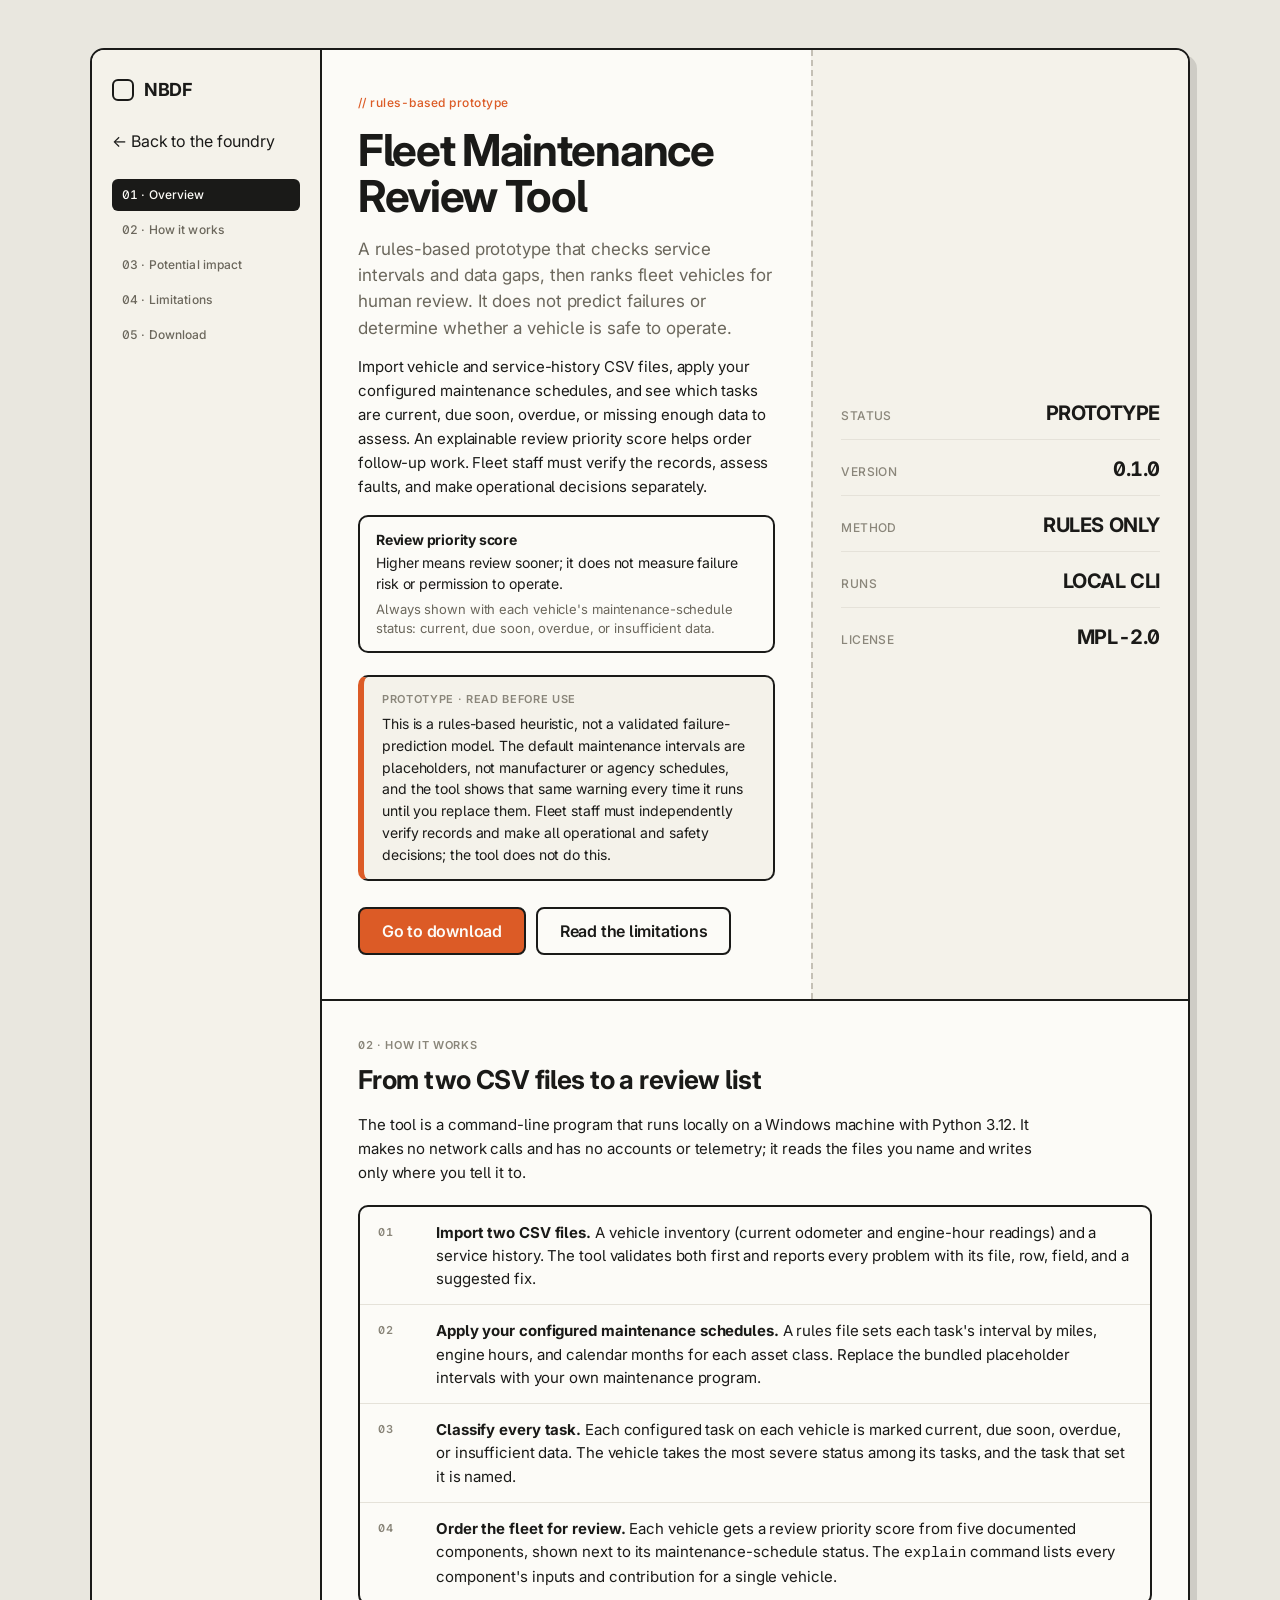
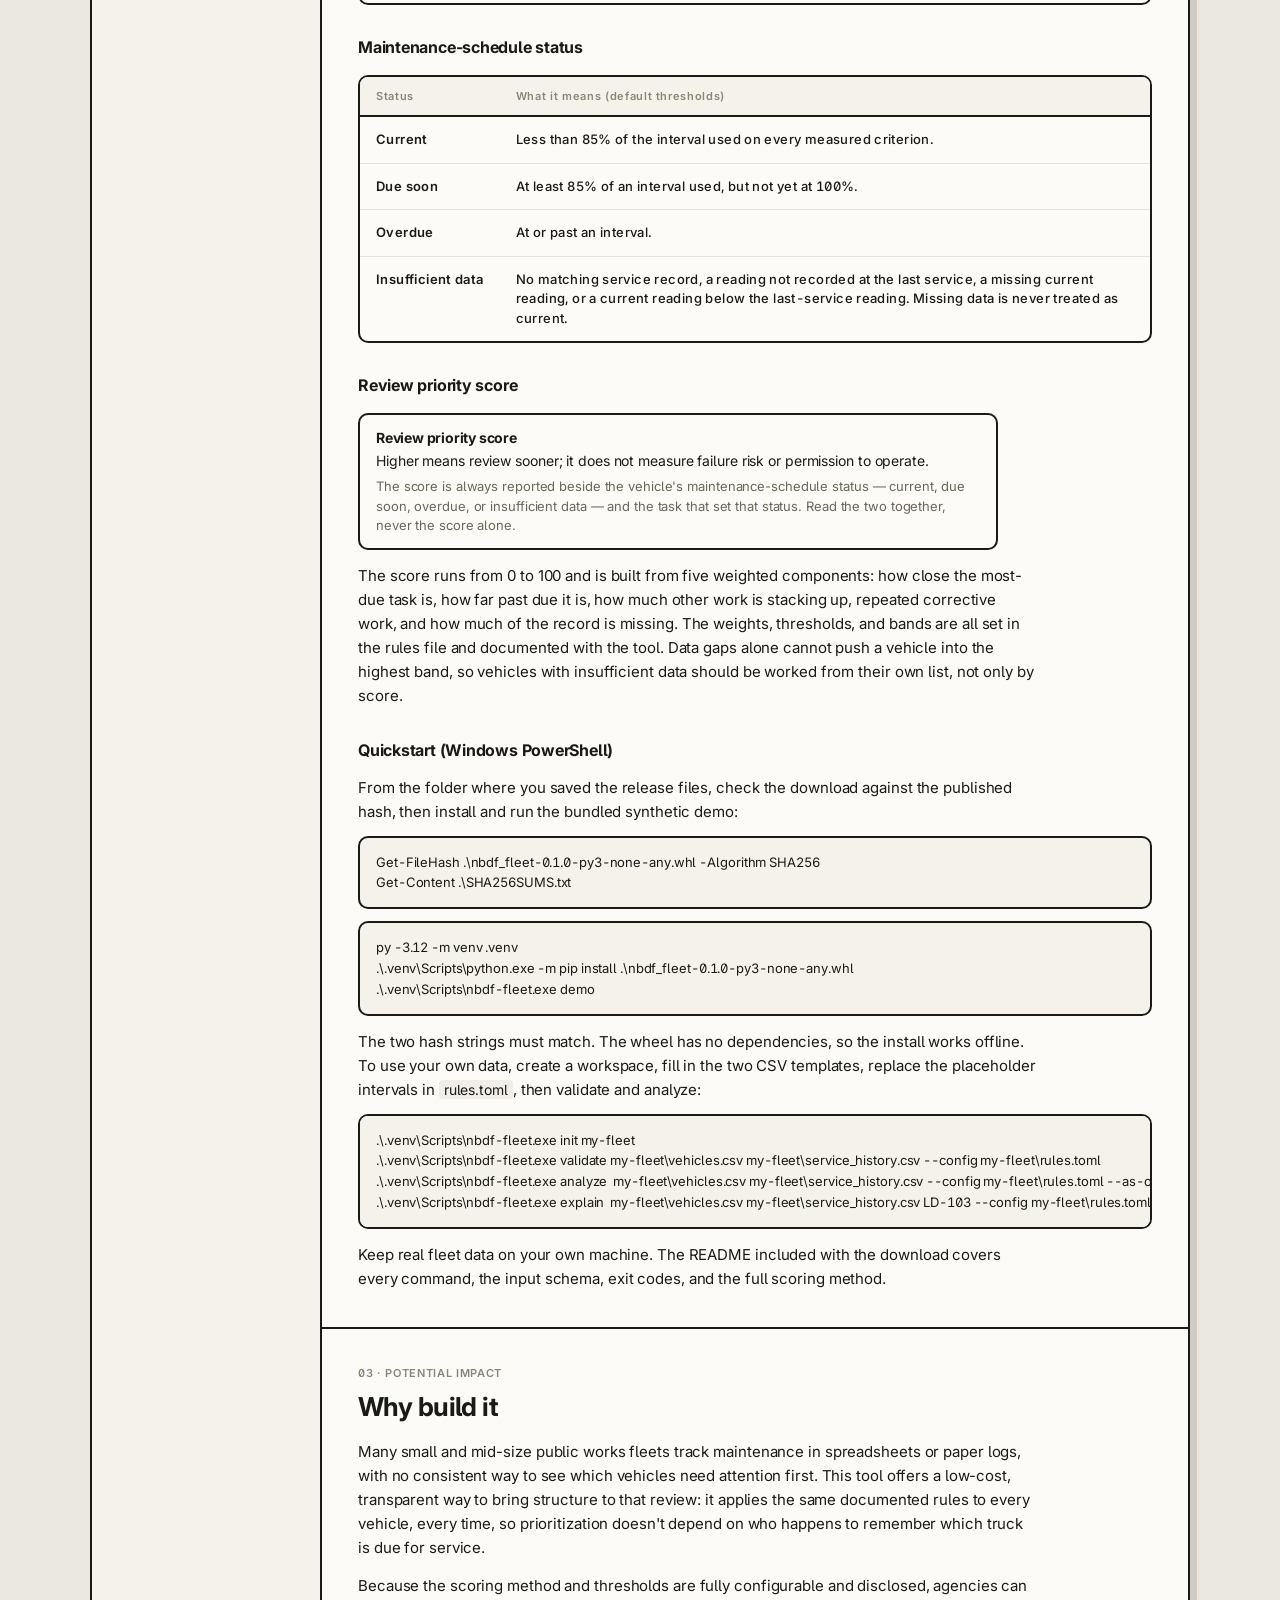
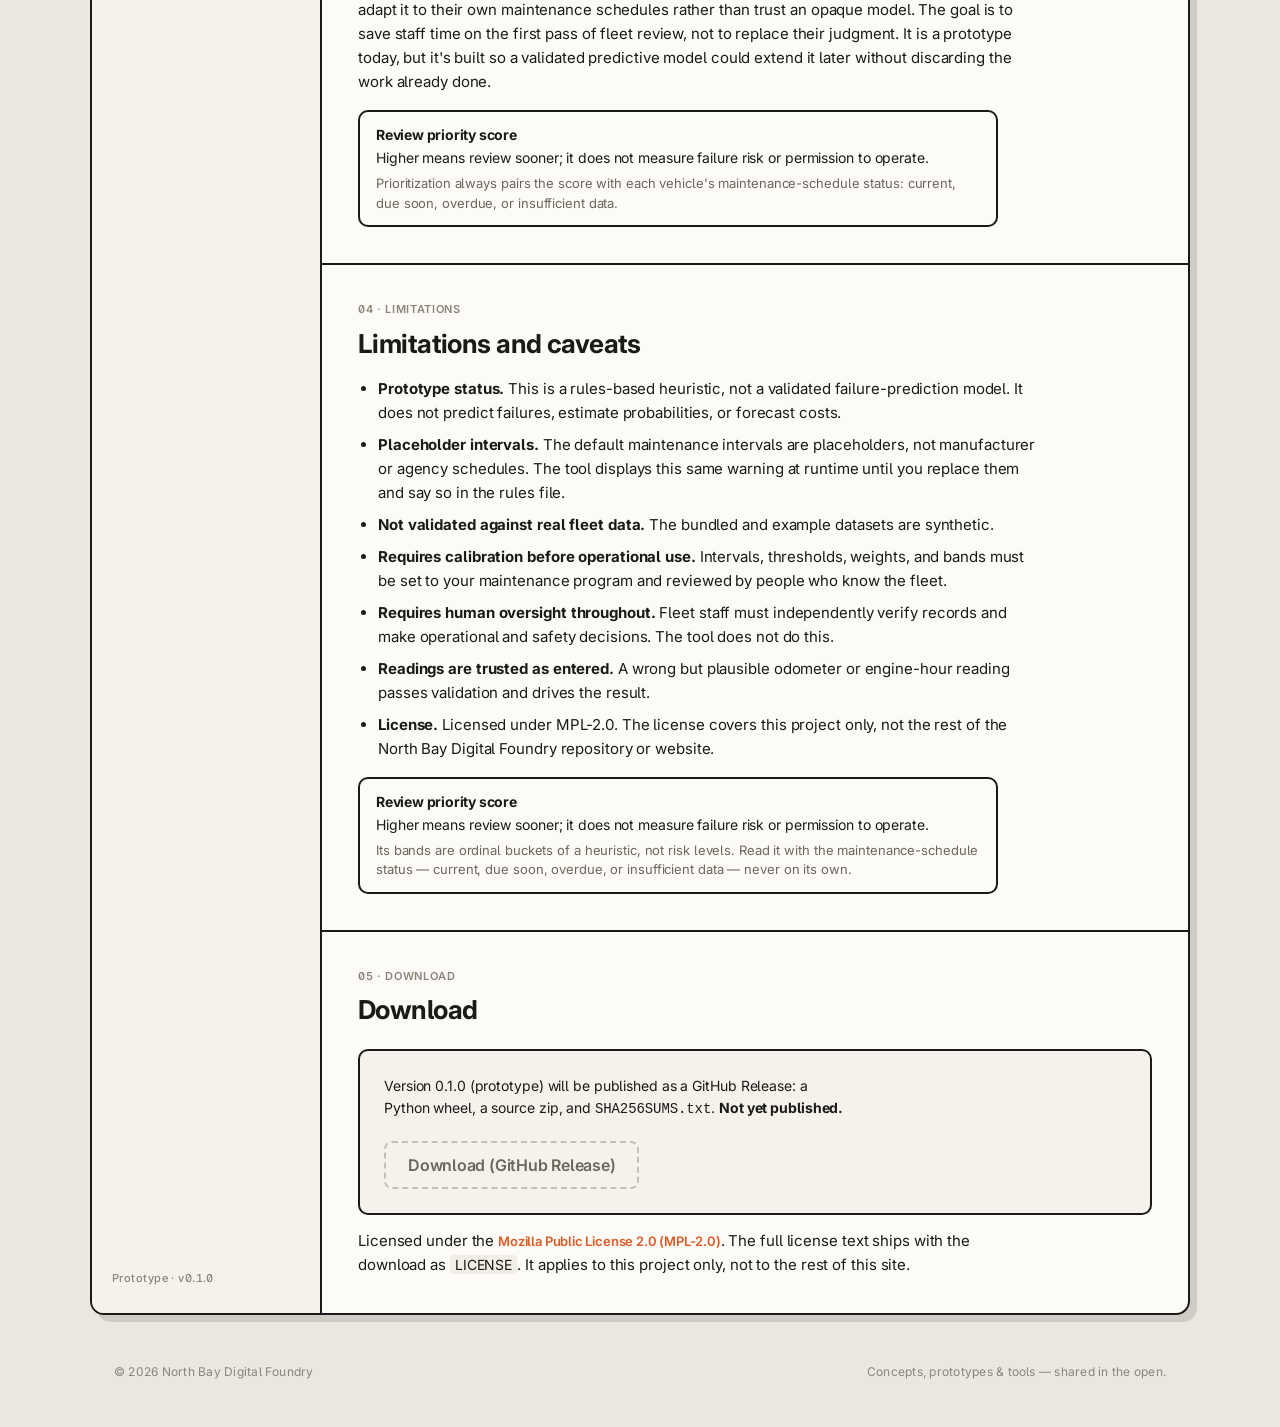
==== fleet-maintenance-review-tool.html @ af96a9bf "Add Fleet Maintenance Review Tool project page New project page for the rules-based fleet maintenanc" ====
<!DOCTYPE html>
<html lang="en">
<head>
  <meta charset="utf-8">
  <meta name="viewport" content="width=device-width, initial-scale=1">
  <title>Fleet Maintenance Review Tool — North Bay Digital Foundry</title>
  <meta name="description" content="A rules-based prototype that checks service intervals and data gaps, then ranks fleet vehicles for human review. It does not predict failures or determine whether a vehicle is safe to operate.">
  <meta name="color-scheme" content="light">

  <!-- Open Graph -->
  <meta property="og:type" content="website">
  <meta property="og:title" content="Fleet Maintenance Review Tool — North Bay Digital Foundry">
  <meta property="og:description" content="A rules-based prototype that checks service intervals and data gaps, then ranks fleet vehicles for human review.">

  <!-- Favicon: the NBDF mark -->
  <link rel="icon" href="data:image/svg+xml,%3Csvg xmlns='http://www.w3.org/2000/svg' viewBox='0 0 32 32'%3E%3Crect x='6' y='6' width='20' height='20' rx='4' fill='none' stroke='%231A1A18' stroke-width='3'/%3E%3C/svg%3E">

  <!-- Fonts -->
  <link rel="preconnect" href="https://fonts.googleapis.com">
  <link rel="preconnect" href="https://fonts.gstatic.com" crossorigin>
  <link href="https://fonts.googleapis.com/css2?family=Inter:wght@400;500;600;700;800&display=swap" rel="stylesheet">

  <!-- Shared design system, then page-specific styles. -->
  <link rel="stylesheet" href="assets/css/styles.css">
  <link rel="stylesheet" href="assets/css/fleet-maintenance-review-tool.css">
</head>
<body>
  <a class="skip-link" href="#overview">Skip to content</a>

  <div class="shell">

    <!-- ============ RAIL / INDEX ============ -->
    <header class="rail">
      <div class="rail__top">
        <span class="brand-mark" aria-hidden="true"></span>
        <span class="brand-name">NBDF</span>
        <button class="rail__toggle" type="button" aria-expanded="false" aria-controls="rail-nav">
          Menu
        </button>
      </div>

      <a class="rail__home" href="index.html">← Back to the foundry</a>

      <nav class="rail__nav" id="rail-nav" aria-label="Sections">
        <ol>
          <li><a href="#overview" aria-current="true">01 · Overview</a></li>
          <li><a href="#how-it-works">02 · How it works</a></li>
          <li><a href="#impact">      03 · Potential impact</a></li>
          <li><a href="#limitations"> 04 · Limitations</a></li>
          <li><a href="#download">    05 · Download</a></li>
        </ol>
      </nav>

      <p class="rail__meta">Prototype · v0.1.0</p>
    </header>

    <!-- ============ CONTENT ============ -->
    <main class="content">

      <!-- 01 · OVERVIEW / HERO -->
      <section class="hero" id="overview" aria-labelledby="hero-title">
        <div class="hero__main">
          <p class="hero__kicker">// rules-based prototype</p>
          <h1 class="hero__title" id="hero-title">Fleet Maintenance Review Tool</h1>
          <p class="hero__lede">A rules-based prototype that checks service intervals and data gaps, then ranks fleet vehicles for human review. It does not predict failures or determine whether a vehicle is safe to operate.</p>
          <p class="nbdf-intro">Import vehicle and service-history CSV files, apply your configured maintenance schedules, and see which tasks are current, due soon, overdue, or missing enough data to assess. An explainable review priority score helps order follow-up work. Fleet staff must verify the records, assess faults, and make operational decisions separately.</p>

          <p class="nbdf-score-note">
            <span class="nbdf-score-note__label">Review priority score</span>
            <span class="nbdf-score-note__caveat">Higher means review sooner; it does not measure failure risk or permission to operate.</span>
            <span class="nbdf-score-note__status">Always shown with each vehicle's maintenance-schedule status: current, due soon, overdue, or insufficient data.</span>
          </p>

          <div class="nbdf-notice" role="note" aria-label="Prototype notice">
            <p class="nbdf-notice__label">Prototype · read before use</p>
            <p>This is a rules-based heuristic, not a validated failure-prediction model. The default maintenance intervals are placeholders, not manufacturer or agency schedules, and the tool shows that same warning every time it runs until you replace them. Fleet staff must independently verify records and make all operational and safety decisions; the tool does not do this.</p>
          </div>

          <div class="hero__actions">
            <a class="btn btn--primary" href="#download">Go to download</a>
            <a class="btn" href="#limitations">Read the limitations</a>
          </div>
        </div>

        <div class="spec" aria-label="At a glance">
          <div class="spec__row"><span class="spec__label">STATUS</span><span class="spec__value">PROTOTYPE</span></div>
          <div class="spec__row"><span class="spec__label">VERSION</span><span class="spec__value tnum">0.1.0</span></div>
          <div class="spec__row"><span class="spec__label">METHOD</span><span class="spec__value">RULES ONLY</span></div>
          <div class="spec__row"><span class="spec__label">RUNS</span><span class="spec__value">LOCAL CLI</span></div>
          <div class="spec__row"><span class="spec__label">LICENSE</span><span class="spec__value">MPL-2.0</span></div>
        </div>
      </section>

      <!-- 02 · HOW IT WORKS -->
      <section class="section" id="how-it-works" aria-labelledby="how-title">
        <p class="eyebrow">02 · How it works</p>
        <h2 class="section__title" id="how-title">From two CSV files to a review list</h2>

        <div class="nbdf-prose">
          <p>The tool is a command-line program that runs locally on a Windows machine with Python 3.12. It makes no network calls and has no accounts or telemetry; it reads the files you name and writes only where you tell it to.</p>
        </div>

        <ol class="nbdf-steps">
          <li><span><strong>Import two CSV files.</strong> A vehicle inventory (current odometer and engine-hour readings) and a service history. The tool validates both first and reports every problem with its file, row, field, and a suggested fix.</span></li>
          <li><span><strong>Apply your configured maintenance schedules.</strong> A rules file sets each task's interval by miles, engine hours, and calendar months for each asset class. Replace the bundled placeholder intervals with your own maintenance program.</span></li>
          <li><span><strong>Classify every task.</strong> Each configured task on each vehicle is marked current, due soon, overdue, or insufficient data. The vehicle takes the most severe status among its tasks, and the task that set it is named.</span></li>
          <li><span><strong>Order the fleet for review.</strong> Each vehicle gets a review priority score from five documented components, shown next to its maintenance-schedule status. The <code>explain</code> command lists every component's inputs and contribution for a single vehicle.</span></li>
        </ol>

        <h3 class="nbdf-subhead">Maintenance-schedule status</h3>
        <div class="table-wrap nbdf-status-table">
          <table class="log">
            <thead>
              <tr><th scope="col">Status</th><th scope="col">What it means (default thresholds)</th></tr>
            </thead>
            <tbody>
              <tr><td>Current</td><td>Less than 85% of the interval used on every measured criterion.</td></tr>
              <tr><td>Due soon</td><td>At least 85% of an interval used, but not yet at 100%.</td></tr>
              <tr><td>Overdue</td><td>At or past an interval.</td></tr>
              <tr><td>Insufficient data</td><td>No matching service record, a reading not recorded at the last service, a missing current reading, or a current reading below the last-service reading. Missing data is never treated as current.</td></tr>
            </tbody>
          </table>
        </div>

        <h3 class="nbdf-subhead">Review priority score</h3>
        <p class="nbdf-score-note">
          <span class="nbdf-score-note__label">Review priority score</span>
          <span class="nbdf-score-note__caveat">Higher means review sooner; it does not measure failure risk or permission to operate.</span>
          <span class="nbdf-score-note__status">The score is always reported beside the vehicle's maintenance-schedule status — current, due soon, overdue, or insufficient data — and the task that set that status. Read the two together, never the score alone.</span>
        </p>
        <div class="nbdf-prose">
          <p>The score runs from 0 to 100 and is built from five weighted components: how close the most-due task is, how far past due it is, how much other work is stacking up, repeated corrective work, and how much of the record is missing. The weights, thresholds, and bands are all set in the rules file and documented with the tool. Data gaps alone cannot push a vehicle into the highest band, so vehicles with insufficient data should be worked from their own list, not only by score.</p>
        </div>

        <h3 class="nbdf-subhead">Quickstart (Windows PowerShell)</h3>
        <div class="nbdf-prose">
          <p>From the folder where you saved the release files, check the download against the published hash, then install and run the bundled synthetic demo:</p>
        </div>
<pre class="nbdf-code">Get-FileHash .\nbdf_fleet-0.1.0-py3-none-any.whl -Algorithm SHA256
Get-Content .\SHA256SUMS.txt</pre>
<pre class="nbdf-code">py -3.12 -m venv .venv
.\.venv\Scripts\python.exe -m pip install .\nbdf_fleet-0.1.0-py3-none-any.whl
.\.venv\Scripts\nbdf-fleet.exe demo</pre>
        <div class="nbdf-prose">
          <p>The two hash strings must match. The wheel has no dependencies, so the install works offline. To use your own data, create a workspace, fill in the two CSV templates, replace the placeholder intervals in <code>rules.toml</code>, then validate and analyze:</p>
        </div>
<pre class="nbdf-code">.\.venv\Scripts\nbdf-fleet.exe init my-fleet
.\.venv\Scripts\nbdf-fleet.exe validate my-fleet\vehicles.csv my-fleet\service_history.csv --config my-fleet\rules.toml
.\.venv\Scripts\nbdf-fleet.exe analyze  my-fleet\vehicles.csv my-fleet\service_history.csv --config my-fleet\rules.toml --as-of 2026-06-30 --output-dir my-fleet\out
.\.venv\Scripts\nbdf-fleet.exe explain  my-fleet\vehicles.csv my-fleet\service_history.csv LD-103 --config my-fleet\rules.toml --as-of 2026-06-30</pre>
        <div class="nbdf-prose">
          <p>Keep real fleet data on your own machine. The README included with the download covers every command, the input schema, exit codes, and the full scoring method.</p>
        </div>
        <!-- TODO: add a real screenshot of terminal or HTML report output once one is captured; do not substitute a mock-up. -->
      </section>

      <!-- 03 · POTENTIAL IMPACT -->
      <section class="section" id="impact" aria-labelledby="impact-title">
        <p class="eyebrow">03 · Potential impact</p>
        <h2 class="section__title" id="impact-title">Why build it</h2>

        <div class="nbdf-prose">
          <p>Many small and mid-size public works fleets track maintenance in spreadsheets or paper logs, with no consistent way to see which vehicles need attention first. This tool offers a low-cost, transparent way to bring structure to that review: it applies the same documented rules to every vehicle, every time, so prioritization doesn't depend on who happens to remember which truck is due for service.</p>
          <p>Because the scoring method and thresholds are fully configurable and disclosed, agencies can adapt it to their own maintenance schedules rather than trust an opaque model. The goal is to save staff time on the first pass of fleet review, not to replace their judgment. It is a prototype today, but it's built so a validated predictive model could extend it later without discarding the work already done.</p>
        </div>

        <p class="nbdf-score-note">
          <span class="nbdf-score-note__label">Review priority score</span>
          <span class="nbdf-score-note__caveat">Higher means review sooner; it does not measure failure risk or permission to operate.</span>
          <span class="nbdf-score-note__status">Prioritization always pairs the score with each vehicle's maintenance-schedule status: current, due soon, overdue, or insufficient data.</span>
        </p>
      </section>

      <!-- 04 · LIMITATIONS -->
      <section class="section" id="limitations" aria-labelledby="limits-title">
        <p class="eyebrow">04 · Limitations</p>
        <h2 class="section__title" id="limits-title">Limitations and caveats</h2>

        <div class="nbdf-prose">
          <ul>
            <li><strong>Prototype status.</strong> This is a rules-based heuristic, not a validated failure-prediction model. It does not predict failures, estimate probabilities, or forecast costs.</li>
            <li><strong>Placeholder intervals.</strong> The default maintenance intervals are placeholders, not manufacturer or agency schedules. The tool displays this same warning at runtime until you replace them and say so in the rules file.</li>
            <li><strong>Not validated against real fleet data.</strong> The bundled and example datasets are synthetic.</li>
            <li><strong>Requires calibration before operational use.</strong> Intervals, thresholds, weights, and bands must be set to your maintenance program and reviewed by people who know the fleet.</li>
            <li><strong>Requires human oversight throughout.</strong> Fleet staff must independently verify records and make operational and safety decisions. The tool does not do this.</li>
            <li><strong>Readings are trusted as entered.</strong> A wrong but plausible odometer or engine-hour reading passes validation and drives the result.</li>
            <li><strong>License.</strong> Licensed under MPL-2.0. The license covers this project only, not the rest of the North Bay Digital Foundry repository or website.</li>
          </ul>
        </div>

        <p class="nbdf-score-note">
          <span class="nbdf-score-note__label">Review priority score</span>
          <span class="nbdf-score-note__caveat">Higher means review sooner; it does not measure failure risk or permission to operate.</span>
          <span class="nbdf-score-note__status">Its bands are ordinal buckets of a heuristic, not risk levels. Read it with the maintenance-schedule status — current, due soon, overdue, or insufficient data — never on its own.</span>
        </p>
      </section>

      <!-- 05 · DOWNLOAD -->
      <section class="section" id="download" aria-labelledby="download-title">
        <p class="eyebrow">05 · Download</p>
        <h2 class="section__title" id="download-title">Download</h2>

        <div class="nbdf-download">
          <p class="nbdf-download__copy">Version 0.1.0 (prototype) will be published as a GitHub Release: a Python wheel, a source zip, and <code>SHA256SUMS.txt</code>. <strong>Not yet published.</strong></p>
          <!-- TODO: link to GitHub Release once published.
               Replace href="#" with the release URL, then remove
               aria-disabled="true" and tabindex="-1" so the button becomes live. -->
          <a class="btn" href="#" aria-disabled="true" tabindex="-1">Download (GitHub Release)</a>
        </div>

        <div class="nbdf-prose">
          <p>Licensed under the <a class="link-accent" href="https://www.mozilla.org/en-US/MPL/2.0/">Mozilla Public License 2.0 (MPL-2.0)</a>. The full license text ships with the download as <code>LICENSE</code>. It applies to this project only, not to the rest of this site.</p>
        </div>
      </section>

    </main>
  </div>

  <footer class="colophon">
    <span>© <span id="year">2026</span> North Bay Digital Foundry</span>
    <span>Concepts, prototypes &amp; tools — shared in the open.</span>
  </footer>

  <!-- Shared progressive enhancement (nav toggle, scroll-spy, year) -->
  <script src="assets/js/main.js" defer></script>
</body>
</html>
---- assets/css/styles.css ----
/* =========================================================================
   North Bay Digital Foundry — Systematic Grid
   Design tokens derived from the Claude Design "Variant C" wireframe.
   ========================================================================= */

:root {
  /* --- Surfaces (warm paper palette) --- */
  --paper:        #E9E7DF; /* page background            */
  --surface:      #FCFBF7; /* primary card / content     */
  --surface-alt:  #F4F2EA; /* sidebar, spec block, tints */
  --surface-tint: #F0EEE6; /* icon chips, thumbnails     */

  /* --- Ink & text --- */
  --ink:    #1A1A18; /* primary text + structural borders */
  --muted:  #6B675C; /* secondary text                    */
  --faint:  #8A867A; /* metadata, eyebrows                */

  /* --- Lines --- */
  --line:        #E5E2D9; /* hairline dividers   */
  --line-strong: #1A1A18; /* structural borders  */
  --dash:        #C4C0B5; /* dashed dividers     */

  /* --- Accent (ember) & status --- */
  --accent:     #DC5B26;
  --accent-ink: #FCFBF7;
  --status-wip: #C4C0B5;

  /* --- Type --- */
  --font: 'Inter', system-ui, -apple-system, Segoe UI, Roboto, sans-serif;

  /* --- Layout --- */
  --shell-max: 1100px;
  --rail-w: 230px;
  --radius: 14px;
  --radius-sm: 8px;
  --pad-section: clamp(24px, 4vw, 36px);
}

/* =========================================================================
   Reset / base
   ========================================================================= */

*, *::before, *::after { box-sizing: border-box; }

html { scroll-behavior: smooth; }

@media (prefers-reduced-motion: reduce) {
  html { scroll-behavior: auto; }
  * { animation-duration: 0.001ms !important; transition-duration: 0.001ms !important; }
}

body {
  margin: 0;
  font-family: var(--font);
  font-size: 16px;
  line-height: 1.5;
  letter-spacing: -0.006em;
  font-feature-settings: 'cv05' 1;          /* clearer l / I / 1 */
  text-rendering: optimizeLegibility;
  -webkit-font-smoothing: antialiased;
  color: var(--ink);
  background: var(--paper);
}

a { color: inherit; text-decoration: none; }

img { max-width: 100%; display: block; }

:focus-visible {
  outline: 2.5px solid var(--accent);
  outline-offset: 2px;
  border-radius: 3px;
}

/* Tabular, slashed-zero figures for data / code contexts */
.tnum { font-feature-settings: 'tnum' 1, 'zero' 1, 'cv05' 1; }

/* Visually-hidden but screen-reader available */
.sr-only {
  position: absolute; width: 1px; height: 1px;
  padding: 0; margin: -1px; overflow: hidden;
  clip: rect(0 0 0 0); white-space: nowrap; border: 0;
}

/* Skip link */
.skip-link {
  position: absolute; left: 12px; top: -48px;
  background: var(--ink); color: var(--surface);
  padding: 8px 16px; border-radius: var(--radius-sm);
  font-weight: 600; z-index: 100;
  transition: top 0.15s ease;
}
.skip-link:focus { top: 12px; }

/* =========================================================================
   Shell — bordered card holding rail + content
   ========================================================================= */

.shell {
  max-width: var(--shell-max);
  margin: clamp(20px, 4vw, 48px) auto;
  background: var(--surface);
  border: 2px solid var(--line-strong);
  border-radius: var(--radius);
  box-shadow: 7px 7px 0 rgba(26, 26, 24, 0.13);
  overflow: hidden;
  display: grid;
  grid-template-columns: var(--rail-w) 1fr;
}

/* =========================================================================
   Rail — left index / navigation
   ========================================================================= */

.rail {
  border-right: 2px solid var(--line-strong);
  background: var(--surface-alt);
  padding: 26px 20px;
  display: flex;
  flex-direction: column;
  gap: 26px;
}

.rail__top {
  display: flex;
  align-items: center;
  gap: 10px;
}

.brand-mark {
  width: 22px; height: 22px;
  border: 2.5px solid var(--ink);
  border-radius: 6px;
  flex: none;
}

.brand-name {
  font-weight: 700;
  letter-spacing: -0.022em;
  font-size: 18px;
}

.rail__toggle {
  display: none; /* shown on mobile */
  margin-left: auto;
  appearance: none;
  background: transparent;
  border: 2px solid var(--ink);
  border-radius: var(--radius-sm);
  padding: 6px 10px;
  font: inherit;
  font-weight: 600;
  cursor: pointer;
}

.rail__nav ol {
  list-style: none;
  margin: 0; padding: 0;
  display: flex;
  flex-direction: column;
  gap: 3px;
}

.rail__nav a {
  display: block;
  padding: 7px 10px;
  border-radius: 6px;
  font-size: 12px;
  font-weight: 500;
  letter-spacing: 0.01em;
  color: var(--muted);
  font-feature-settings: 'tnum' 1, 'zero' 1;
  transition: background 0.12s ease, color 0.12s ease;
}

.rail__nav a:hover { background: rgba(26, 26, 24, 0.06); }

.rail__nav a[aria-current="true"] {
  background: var(--ink);
  color: var(--surface);
}

.rail__jump {
  margin-top: 16px;
  padding-top: 14px;
  border-top: 1.5px solid var(--line);
}

.rail__jump-label {
  margin: 0 0 6px;
  padding: 0 8px;
  color: var(--faint);
  font-size: 9px;
  font-weight: 700;
  letter-spacing: 0.06em;
  text-transform: uppercase;
}

.rail__nav .rail__jump-list { gap: 1px; }

.rail__nav .rail__jump-list a {
  padding: 5px 8px;
  font-size: 11px;
  line-height: 1.25;
}

.rail__feature {
  margin-top: 18px;
  padding-top: 16px;
  border-top: 1.5px solid var(--line);
}

.rail__feature-label {
  margin: 0 0 7px;
  padding: 0 2px;
  color: var(--faint);
  font-size: 10px;
  font-weight: 600;
  letter-spacing: 0.06em;
  text-transform: uppercase;
}

.rail__nav .rail__feature a {
  padding: 10px;
  border: 1.5px solid var(--dash);
  border-radius: var(--radius-sm);
  background: var(--surface);
}

.rail__nav .rail__feature a:hover {
  border-color: var(--ink);
  background: var(--surface);
  transform: translate(-1px, -1px);
  box-shadow: 2px 2px 0 rgba(26, 26, 24, 0.12);
}

.rail__feature-title,
.rail__feature-copy {
  display: block;
}

.rail__feature-title {
  color: var(--ink);
  font-weight: 650;
}

.rail__feature-copy {
  margin-top: 3px;
  color: var(--faint);
  font-size: 10px;
  line-height: 1.4;
}

.rail__meta {
  margin: auto 0 0;
  font-size: 11px;
  color: var(--faint);
  font-weight: 500;
  letter-spacing: 0.04em;
  font-feature-settings: 'tnum' 1, 'zero' 1;
}

/* =========================================================================
   Content sections
   ========================================================================= */

.content { min-width: 0; } /* allow grid children to shrink */

.section {
  padding: var(--pad-section);
  border-bottom: 2px solid var(--line-strong);
}
.section:last-child { border-bottom: 0; }

.eyebrow {
  font-size: 11px;
  font-weight: 600;
  letter-spacing: 0.06em;
  color: var(--faint);
  margin: 0 0 6px;
  font-feature-settings: 'tnum' 1, 'zero' 1;
  text-transform: uppercase;
}

.section__head {
  display: flex;
  align-items: flex-end;
  justify-content: space-between;
  gap: 16px;
  margin-bottom: 22px;
  flex-wrap: wrap;
}

.section__title {
  font-size: clamp(1.35rem, 3vw, 1.625rem);
  font-weight: 700;
  letter-spacing: -0.022em;
  margin: 0;
}

.link-accent {
  font-size: 13px;
  font-weight: 600;
  letter-spacing: -0.014em;
  color: var(--accent);
}
.link-accent:hover { text-decoration: underline; }

/* =========================================================================
   Hero (overview)
   ========================================================================= */

.hero {
  display: grid;
  grid-template-columns: 1.3fr 1fr;
  border-bottom: 2px solid var(--line-strong);
}

.hero__main { padding: clamp(28px, 4vw, 44px) var(--pad-section); }

.hero__kicker {
  font-size: 12px;
  font-weight: 500;
  letter-spacing: 0.04em;
  color: var(--accent);
  margin: 0 0 16px;
  font-feature-settings: 'tnum' 1, 'zero' 1;
}

.hero__title {
  font-size: clamp(2rem, 5vw, 2.75rem);
  font-weight: 700;
  letter-spacing: -0.03em;
  line-height: 1.04;
  margin: 0;
}

.hero__lede {
  font-size: clamp(1rem, 2vw, 1.0625rem);
  line-height: 1.55;
  color: var(--muted);
  margin: 16px 0 0;
  max-width: 44ch;
}

.hero__actions {
  display: flex;
  flex-wrap: wrap;
  gap: 10px;
  margin-top: 26px;
}

/* Spec block */
.spec {
  border-left: 2px dashed var(--dash);
  padding: clamp(24px, 3vw, 34px) 28px;
  background: var(--surface-alt);
  display: flex;
  flex-direction: column;
  justify-content: center;
  gap: 14px;
}

.spec__row {
  display: flex;
  justify-content: space-between;
  align-items: baseline;
  padding-bottom: 11px;
  border-bottom: 1.5px solid var(--line);
  font-size: 12px;
  font-weight: 500;
  letter-spacing: 0.03em;
  font-feature-settings: 'tnum' 1, 'zero' 1;
}
.spec__row:last-child { border-bottom: 0; padding-bottom: 0; }
.spec__label { color: var(--faint); }
.spec__value {
  font-size: 20px;
  font-weight: 700;
  letter-spacing: -0.02em;
}

/* =========================================================================
   Buttons
   ========================================================================= */

.btn {
  display: inline-block;
  font-weight: 600;
  letter-spacing: -0.014em;
  font-size: 16px;
  padding: 10px 22px;
  border: 2.5px solid var(--ink);
  border-radius: var(--radius-sm);
  cursor: pointer;
  background: transparent;
  color: var(--ink);
  transition: transform 0.08s ease, box-shadow 0.12s ease;
}
.btn:hover { transform: translate(-1px, -1px); box-shadow: 2px 2px 0 rgba(26,26,24,0.18); }
.btn:active { transform: translate(0, 0); box-shadow: none; }

.btn--primary {
  background: var(--accent);
  color: var(--accent-ink);
}

/* =========================================================================
   Capabilities matrix
   ========================================================================= */

.matrix {
  display: grid;
  grid-template-columns: repeat(3, 1fr);
  border: 2px solid var(--line-strong);
  border-radius: 10px;
  overflow: hidden;
}

.matrix__cell {
  padding: 22px;
  border-right: 2px solid var(--line-strong);
  border-bottom: 2px solid var(--line-strong);
}
/* remove rightmost column right-borders and last row bottom-borders */
.matrix__cell:nth-child(3n) { border-right: 0; }
.matrix__cell:nth-last-child(-n+3) { border-bottom: 0; }

.matrix__icon {
  width: 32px; height: 32px;
  border: 2px solid var(--ink);
  border-radius: 7px;
  margin-bottom: 12px;
  background: var(--surface-tint);
}

.matrix__name {
  font-size: 18px;
  font-weight: 600;
  letter-spacing: -0.014em;
  margin: 0 0 8px;
}

.matrix__desc {
  font-size: 13px;
  line-height: 1.45;
  color: var(--muted);
  margin: 0;
}

.matrix__cta {
  background: var(--surface-alt);
  display: flex;
  align-items: center;
  justify-content: center;
  font-size: 17px;
  font-weight: 600;
  letter-spacing: -0.014em;
  color: var(--accent);
}

/* =========================================================================
   Projects grid
   ========================================================================= */

.projects {
  display: grid;
  grid-template-columns: repeat(3, 1fr);
  gap: 18px;
}

.card {
  border: 2px solid var(--line-strong);
  border-radius: 10px;
  overflow: hidden;
  display: flex;
  flex-direction: column;
  background: var(--surface);
}
a.card {
  transition: transform 0.1s ease, box-shadow 0.14s ease;
}
a.card:hover { transform: translate(-2px, -2px); box-shadow: 4px 4px 0 rgba(26,26,24,0.15); }

.card__thumb {
  height: 92px;
  border-bottom: 2px solid var(--line-strong);
  background-color: var(--surface-tint);
  background-image:
    linear-gradient(to top right, transparent calc(50% - 1px), var(--dash) calc(50% - 1px), var(--dash) calc(50% + 1px), transparent calc(50% + 1px)),
    linear-gradient(to top left,  transparent calc(50% - 1px), var(--dash) calc(50% - 1px), var(--dash) calc(50% + 1px), transparent calc(50% + 1px));
}

.card__body {
  padding: 14px;
  display: flex;
  flex-direction: column;
  flex: 1;
}

.card__cat {
  font-size: 10px;
  color: var(--faint);
  font-weight: 600;
  letter-spacing: 0.06em;
  margin: 0 0 7px;
  font-feature-settings: 'tnum' 1, 'zero' 1;
}

.card__title {
  font-size: 18px;
  font-weight: 600;
  letter-spacing: -0.014em;
  line-height: 1.1;
  margin: 0 0 8px;
}

.card__desc {
  font-size: 13px;
  line-height: 1.45;
  color: var(--muted);
  margin: 0 0 12px;
}

.card__foot {
  display: flex;
  align-items: center;
  justify-content: space-between;
  border-top: 1.5px solid var(--line);
  padding-top: 10px;
  margin-top: auto;
}

.status {
  display: flex;
  align-items: center;
  gap: 6px;
  font-size: 10px;
  font-weight: 600;
  letter-spacing: 0.04em;
  color: var(--muted);
  font-feature-settings: 'tnum' 1, 'zero' 1;
}

.dot {
  width: 7px; height: 7px;
  border-radius: 50%;
  background: var(--accent);
  flex: none;
}
.dot--wip { background: var(--status-wip); }

.card__arrow { font-size: 14px; color: var(--accent); }

/* =========================================================================
   Lab log table
   ========================================================================= */

.table-wrap { overflow-x: auto; -webkit-overflow-scrolling: touch; }

.log {
  width: 100%;
  border: 2px solid var(--line-strong);
  border-radius: 10px;
  border-collapse: separate;
  border-spacing: 0;
  overflow: hidden;
  font-size: 12px;
  font-weight: 500;
  letter-spacing: 0.03em;
  font-feature-settings: 'tnum' 1, 'zero' 1;
  min-width: 520px;
}

.log thead th {
  text-align: left;
  background: var(--surface-alt);
  border-bottom: 2px solid var(--line-strong);
  color: var(--faint);
  font-weight: 600;
  letter-spacing: 0.06em;
  font-size: 11px;
  padding: 11px 16px;
}

.log tbody td {
  padding: 13px 16px;
  border-bottom: 1.5px solid var(--line);
  color: var(--muted);
  vertical-align: middle;
}
.log tbody tr:last-child td { border-bottom: 0; }

.log__exp { color: var(--ink); font-weight: 500; }
.log .status { font-size: 12px; }

/* =========================================================================
   Writing list
   ========================================================================= */

.writing {
  display: grid;
  grid-template-columns: 1fr 1fr;
  gap: 18px 28px;
  margin-bottom: 32px;
}

.post {
  display: flex;
  flex-direction: column;
  gap: 6px;
  border-bottom: 1.5px solid var(--line);
  padding-bottom: 16px;
}

.post__title {
  font-size: 16px;
  font-weight: 600;
  letter-spacing: -0.014em;
  margin: 0;
  line-height: 1.25;
}
.post:hover .post__title { color: var(--accent); }
.post--planned .post__title { color: var(--muted); }
.post--planned:hover .post__title { color: var(--muted); }

.post__meta {
  font-size: 12px;
  color: var(--faint);
  letter-spacing: 0.04em;
  font-feature-settings: 'tnum' 1, 'zero' 1;
}

/* =========================================================================
   Contact CTA
   ========================================================================= */

.cta {
  border: 2.5px solid var(--line-strong);
  border-radius: 10px;
  padding: clamp(20px, 3vw, 26px);
  background: var(--surface-alt);
  display: flex;
  align-items: center;
  justify-content: space-between;
  gap: 20px;
  flex-wrap: wrap;
}

.cta__copy {
  max-width: 56ch;
  margin: 0;
  color: var(--muted);
  line-height: 1.5;
}

.cta .btn {
  max-width: 100%;
  text-align: center;
}

.cta__title {
  font-size: clamp(1.2rem, 2.5vw, 1.4375rem);
  font-weight: 700;
  letter-spacing: -0.022em;
  margin: 0;
}

/* =========================================================================
   Page footer
   ========================================================================= */

.colophon {
  max-width: var(--shell-max);
  margin: 0 auto clamp(24px, 4vw, 48px);
  padding: 0 24px;
  display: flex;
  justify-content: space-between;
  gap: 16px;
  flex-wrap: wrap;
  font-size: 12px;
  color: var(--faint);
  letter-spacing: 0.02em;
}
.colophon a:hover { color: var(--ink); }

/* =========================================================================
   Responsive
   ========================================================================= */

/* Tablet: tighten matrix / projects to 2 columns */
@media (max-width: 860px) {
  .matrix { grid-template-columns: repeat(2, 1fr); }
  .matrix__cell:nth-child(3n) { border-right: 2px solid var(--line-strong); }
  .matrix__cell:nth-child(2n) { border-right: 0; }
  .matrix__cell:nth-last-child(-n+3) { border-bottom: 2px solid var(--line-strong); }
  .matrix__cell:nth-last-child(-n+2) { border-bottom: 0; }

  .projects { grid-template-columns: repeat(2, 1fr); }
}

/* Collapse rail into a top bar */
@media (max-width: 760px) {
  .shell {
    grid-template-columns: 1fr;
    margin: 16px;
  }

  .rail {
    border-right: 0;
    border-bottom: 2px solid var(--line-strong);
    padding: 16px 18px;
    gap: 16px;
  }

  .rail__top { gap: 10px; }
  .rail__toggle { display: inline-block; }

  .rail__nav {
    display: none;
  }
  .rail__nav.is-open { display: block; }

  .rail__nav ol { gap: 2px; }

  .rail__meta { display: none; }

  .hero { grid-template-columns: 1fr; }
  .spec {
    border-left: 0;
    border-top: 2px dashed var(--dash);
  }
}

@media (max-width: 540px) {
  .matrix { grid-template-columns: 1fr; }
  .matrix__cell { border-right: 0 !important; border-bottom: 2px solid var(--line-strong) !important; }
  .matrix__cell:last-child { border-bottom: 0 !important; }

  .projects { grid-template-columns: 1fr; }
  .writing { grid-template-columns: 1fr; }

  .section__head { align-items: flex-start; }
  .hero__actions .btn { flex: 1; text-align: center; }
}
---- assets/css/fleet-maintenance-review-tool.css ----
/* =========================================================================
   Fleet Maintenance Review Tool — project page styles
   Loaded after styles.css. Tokens only; no hard-coded colors.
   ========================================================================= */

/* Long-form copy inside sections */
.nbdf-prose { max-width: 68ch; }
.nbdf-prose p,
.nbdf-prose li {
  font-size: 15px;
  line-height: 1.6;
  color: var(--ink);
}
.nbdf-prose p { margin: 14px 0 0; }
.nbdf-prose ul { margin: 14px 0 0; padding-left: 20px; }
.nbdf-prose li + li { margin-top: 8px; }

.nbdf-subhead {
  font-size: 16px;
  font-weight: 700;
  letter-spacing: -0.014em;
  margin: 30px 0 0;
}

/* Hero intro paragraph (second paragraph under the lede) */
.hero__main .nbdf-intro {
  font-size: 15px;
  line-height: 1.6;
  color: var(--ink);
  margin: 14px 0 0;
  max-width: 56ch;
}

/* Prominent prototype notice — kept near the top, not buried */
.nbdf-notice {
  margin: 22px 0 0;
  border: 2px solid var(--line-strong);
  border-left-width: 6px;
  border-left-color: var(--accent);
  border-radius: 10px;
  background: var(--surface-alt);
  padding: 14px 18px;
  max-width: 64ch;
}
.nbdf-notice__label {
  font-size: 11px;
  font-weight: 600;
  letter-spacing: 0.06em;
  text-transform: uppercase;
  color: var(--faint);
  margin: 0 0 6px;
}
.nbdf-notice p:last-child {
  font-size: 14px;
  line-height: 1.55;
  margin: 0;
}

/* Review priority score label + caveat + status reminder.
   Used everywhere the page shows or discusses the score. */
.nbdf-score-note {
  margin: 16px 0 0;
  border: 2px solid var(--line-strong);
  border-radius: 10px;
  background: var(--surface);
  padding: 12px 16px;
  max-width: 64ch;
}
.nbdf-score-note__label {
  display: block;
  font-size: 14px;
  font-weight: 700;
  letter-spacing: -0.014em;
}
.nbdf-score-note__caveat {
  display: block;
  font-size: 14px;
  line-height: 1.5;
  margin-top: 2px;
}
.nbdf-score-note__status {
  display: block;
  font-size: 13px;
  line-height: 1.5;
  color: var(--muted);
  margin-top: 6px;
}

/* Numbered workflow steps */
.nbdf-steps {
  list-style: none;
  counter-reset: step;
  margin: 20px 0 0;
  padding: 0;
  border: 2px solid var(--line-strong);
  border-radius: 10px;
  overflow: hidden;
}
.nbdf-steps li {
  counter-increment: step;
  display: grid;
  grid-template-columns: 44px 1fr;
  gap: 14px;
  padding: 14px 18px;
  border-bottom: 1.5px solid var(--line);
  font-size: 15px;
  line-height: 1.55;
}
.nbdf-steps li:last-child { border-bottom: 0; }
.nbdf-steps li::before {
  content: counter(step, decimal-leading-zero);
  font-size: 11px;
  font-weight: 600;
  letter-spacing: 0.06em;
  color: var(--faint);
  font-feature-settings: 'tnum' 1, 'zero' 1;
  padding-top: 3px;
}
.nbdf-steps strong { font-weight: 700; }

/* Status table: reuses the shared .log table */
.nbdf-status-table { margin-top: 16px; }
.nbdf-status-table .log { font-size: 13px; }
.nbdf-status-table .log tbody td { color: var(--ink); vertical-align: top; }
.nbdf-status-table .log tbody td:first-child { white-space: nowrap; font-weight: 600; }

/* Command blocks. The site has no monospace face; Inter with tabular
   figures is the house style for data/code contexts. */
.nbdf-code {
  margin: 12px 0 0;
  padding: 14px 16px;
  background: var(--surface-alt);
  border: 2px solid var(--line-strong);
  border-radius: 10px;
  overflow-x: auto;
  -webkit-overflow-scrolling: touch;
  font-family: var(--font);
  font-size: 13px;
  line-height: 1.6;
  font-feature-settings: 'tnum' 1, 'zero' 1, 'cv05' 1;
  white-space: pre;
}
.nbdf-prose code {
  font-family: var(--font);
  font-feature-settings: 'tnum' 1, 'zero' 1, 'cv05' 1;
  font-size: 0.93em;
  background: var(--surface-tint);
  border-radius: 4px;
  padding: 1px 5px;
}

/* Download panel */
.nbdf-download {
  margin: 20px 0 0;
  border: 2.5px solid var(--line-strong);
  border-radius: 10px;
  background: var(--surface-alt);
  padding: clamp(18px, 3vw, 24px);
  display: flex;
  align-items: center;
  justify-content: space-between;
  gap: 20px;
  flex-wrap: wrap;
}
.nbdf-download__copy { margin: 0; font-size: 14px; line-height: 1.55; max-width: 52ch; }

/* Placeholder button: visibly inert until the release URL is filled in */
.btn[aria-disabled="true"] {
  border-style: dashed;
  border-color: var(--dash);
  color: var(--muted);
  cursor: not-allowed;
  pointer-events: none;
}

@media (max-width: 540px) {
  .nbdf-steps li { grid-template-columns: 1fr; gap: 4px; }
  .nbdf-download .btn { width: 100%; text-align: center; }
}
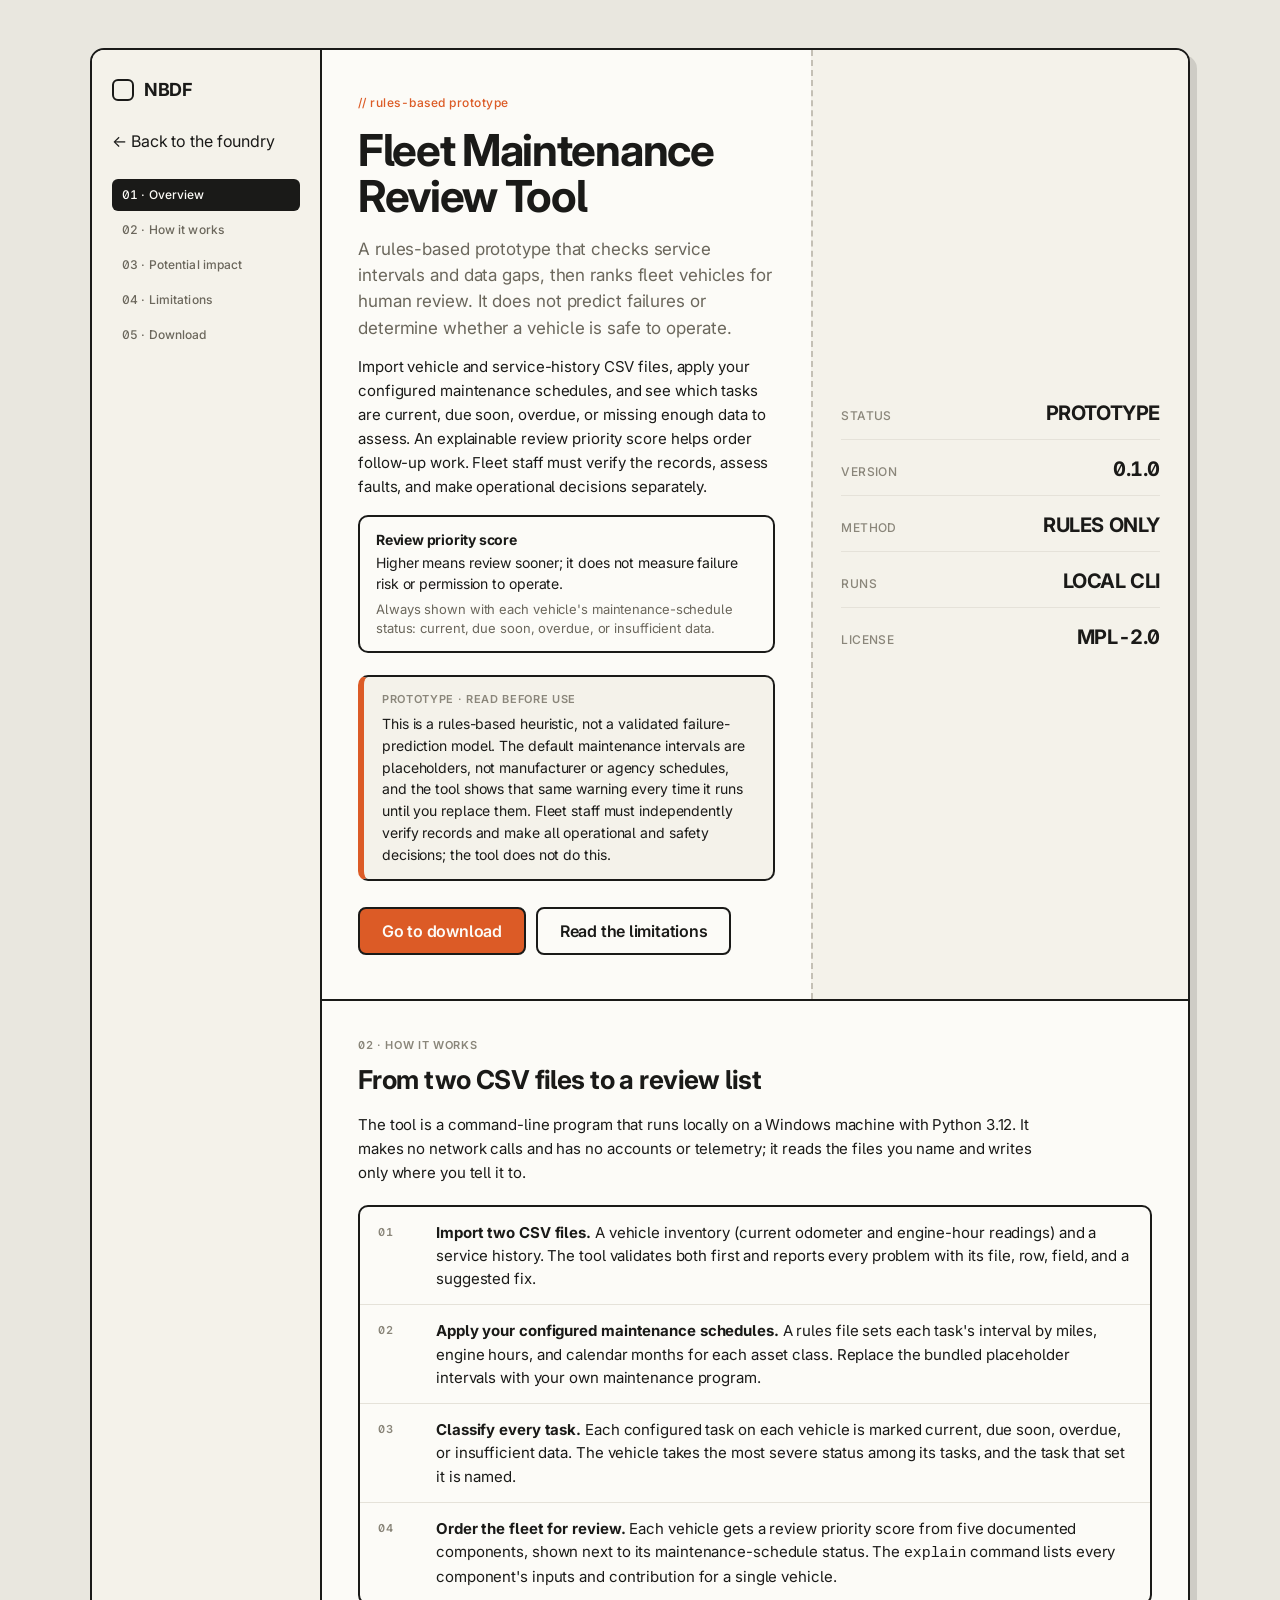
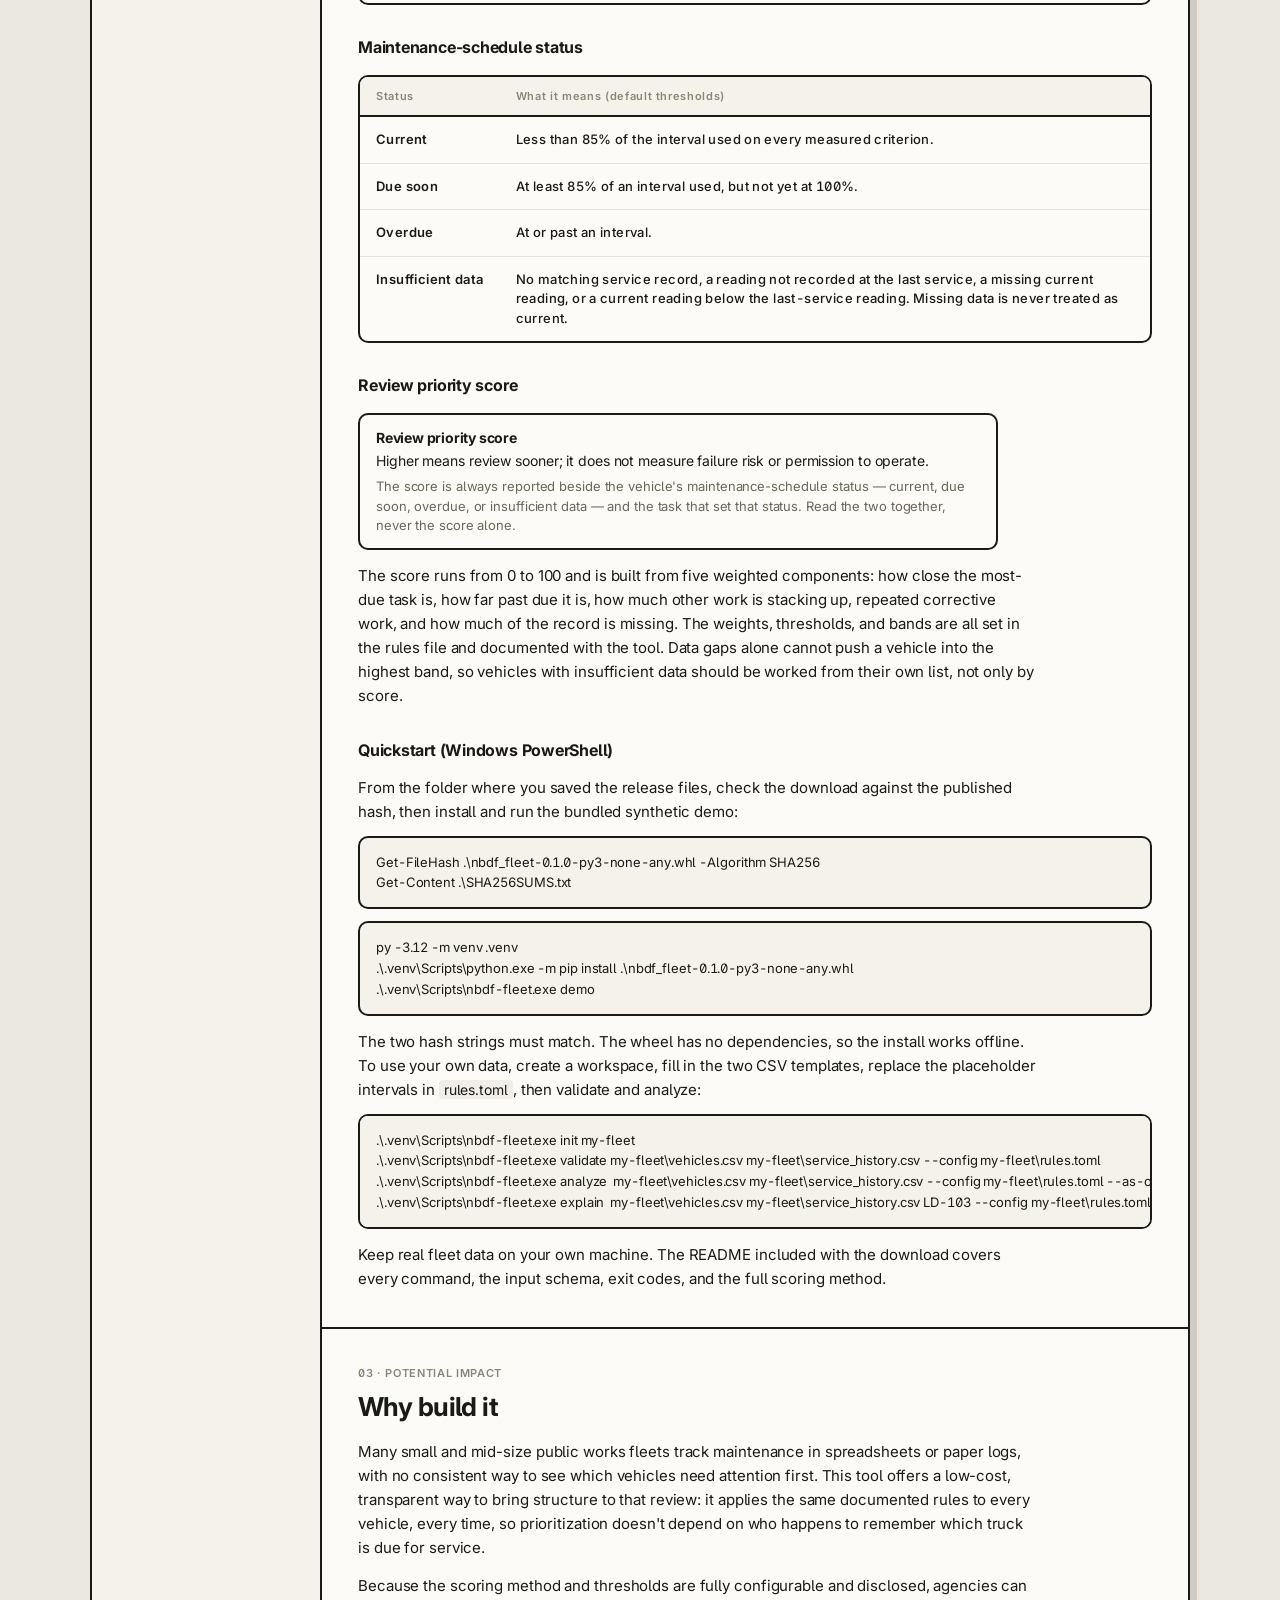
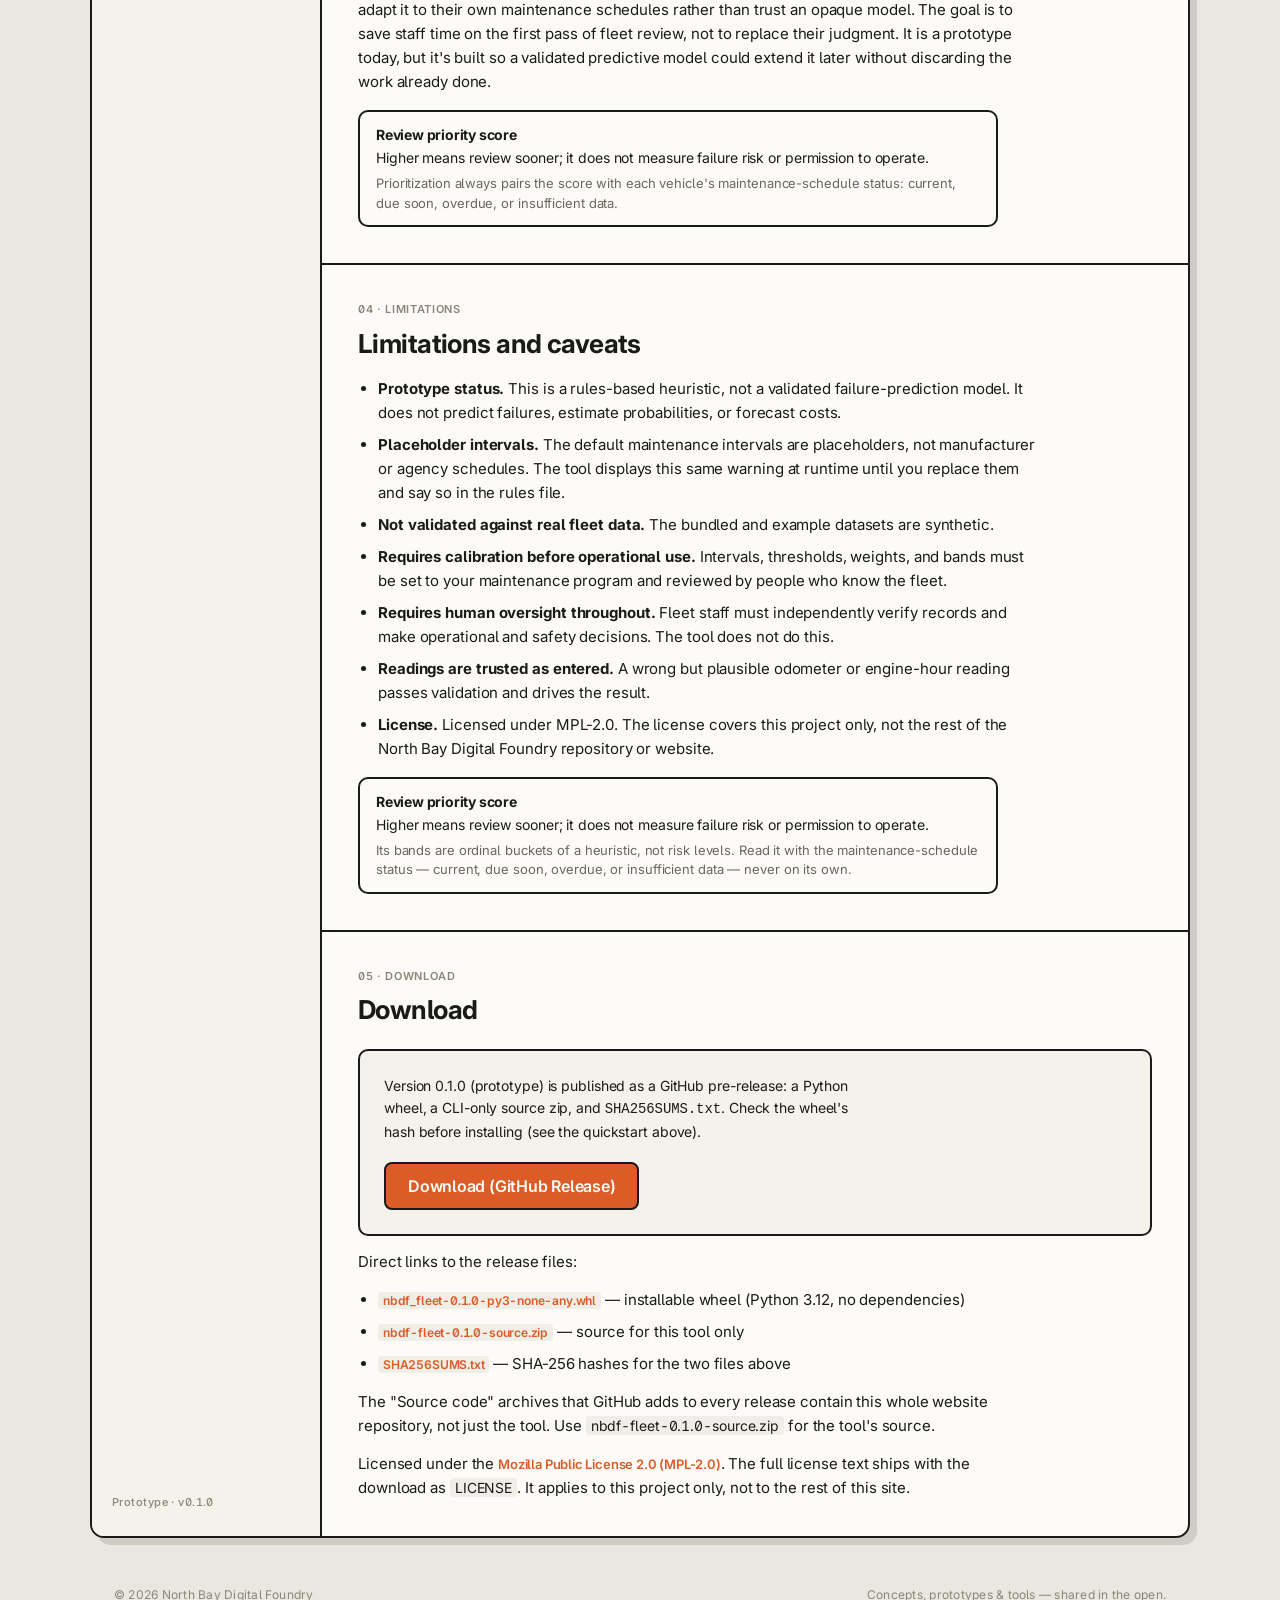
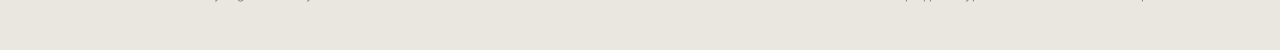
==== commit d9582a51: "Link Fleet Maintenance Review Tool download to v0.1.0 release Replace the "Not yet published" placeh" ====
--- a/fleet-maintenance-review-tool.html
+++ b/fleet-maintenance-review-tool.html
@@ -201,14 +201,18 @@
         <h2 class="section__title" id="download-title">Download</h2>
 
         <div class="nbdf-download">
-          <p class="nbdf-download__copy">Version 0.1.0 (prototype) will be published as a GitHub Release: a Python wheel, a source zip, and <code>SHA256SUMS.txt</code>. <strong>Not yet published.</strong></p>
-          <!-- TODO: link to GitHub Release once published.
-               Replace href="#" with the release URL, then remove
-               aria-disabled="true" and tabindex="-1" so the button becomes live. -->
-          <a class="btn" href="#" aria-disabled="true" tabindex="-1">Download (GitHub Release)</a>
-        </div>
-
-        <div class="nbdf-prose">
+          <p class="nbdf-download__copy">Version 0.1.0 (prototype) is published as a GitHub pre-release: a Python wheel, a CLI-only source zip, and <code>SHA256SUMS.txt</code>. Check the wheel's hash before installing (see the quickstart above).</p>
+          <a class="btn btn--primary" href="https://github.com/robiam81/north-bay-digital-foundry/releases/tag/nbdf-fleet-v0.1.0">Download (GitHub Release)</a>
+        </div>
+
+        <div class="nbdf-prose">
+          <p>Direct links to the release files:</p>
+          <ul>
+            <li><a class="link-accent" href="https://github.com/robiam81/north-bay-digital-foundry/releases/download/nbdf-fleet-v0.1.0/nbdf_fleet-0.1.0-py3-none-any.whl"><code>nbdf_fleet-0.1.0-py3-none-any.whl</code></a> — installable wheel (Python 3.12, no dependencies)</li>
+            <li><a class="link-accent" href="https://github.com/robiam81/north-bay-digital-foundry/releases/download/nbdf-fleet-v0.1.0/nbdf-fleet-0.1.0-source.zip"><code>nbdf-fleet-0.1.0-source.zip</code></a> — source for this tool only</li>
+            <li><a class="link-accent" href="https://github.com/robiam81/north-bay-digital-foundry/releases/download/nbdf-fleet-v0.1.0/SHA256SUMS.txt"><code>SHA256SUMS.txt</code></a> — SHA-256 hashes for the two files above</li>
+          </ul>
+          <p>The "Source code" archives that GitHub adds to every release contain this whole website repository, not just the tool. Use <code>nbdf-fleet-0.1.0-source.zip</code> for the tool's source.</p>
           <p>Licensed under the <a class="link-accent" href="https://www.mozilla.org/en-US/MPL/2.0/">Mozilla Public License 2.0 (MPL-2.0)</a>. The full license text ships with the download as <code>LICENSE</code>. It applies to this project only, not to the rest of this site.</p>
         </div>
       </section>
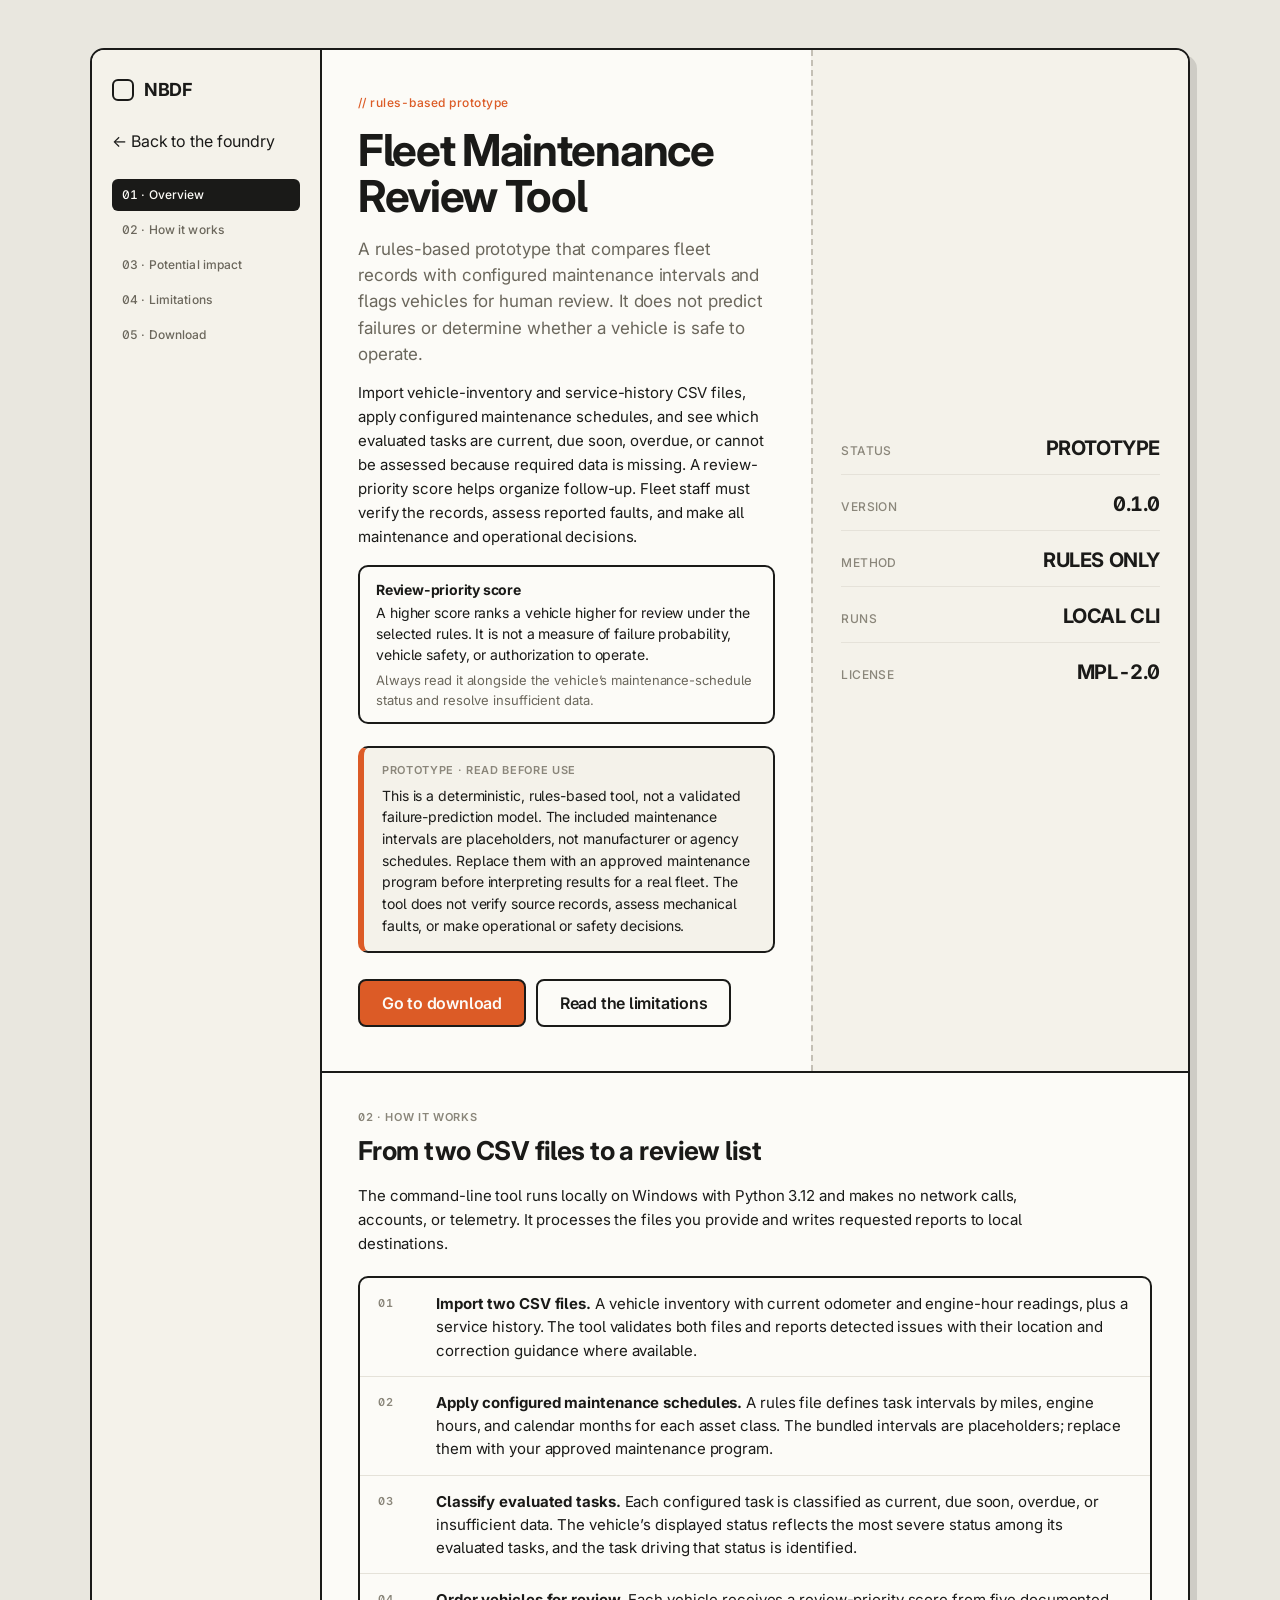
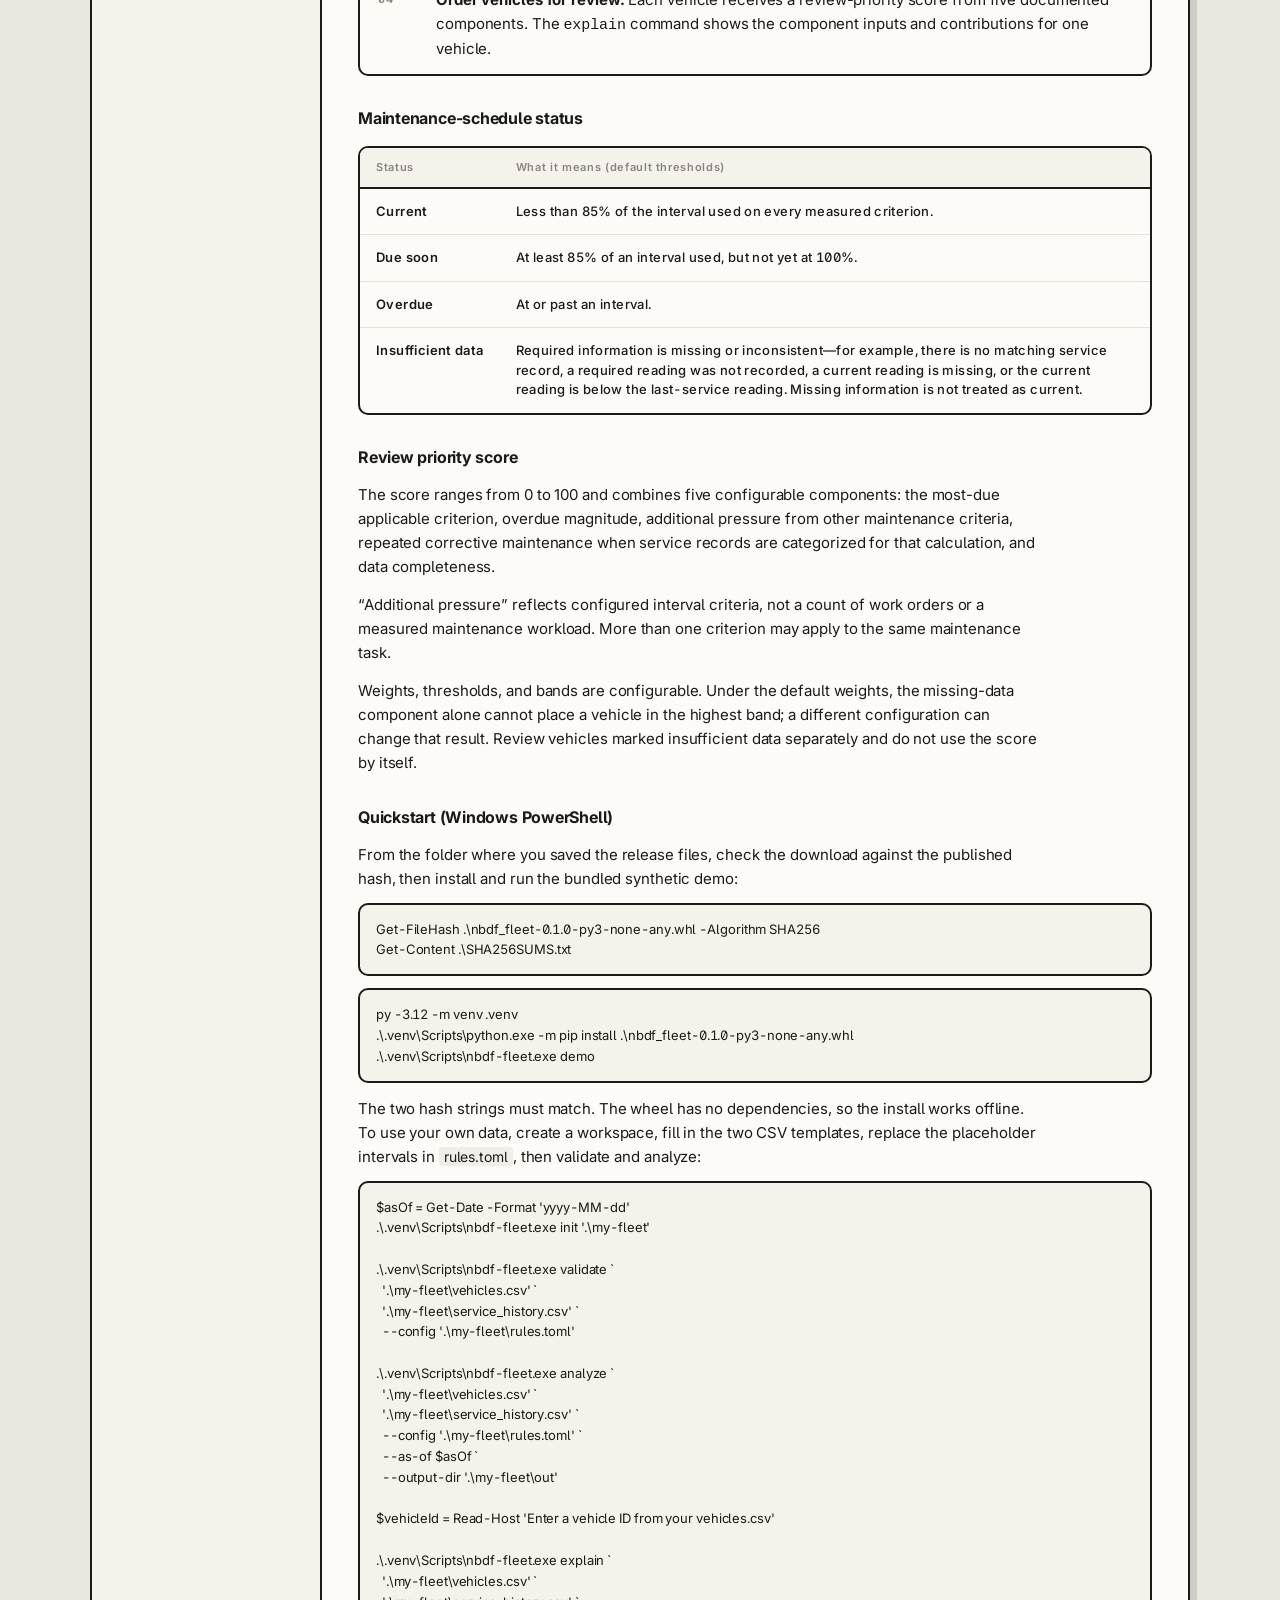
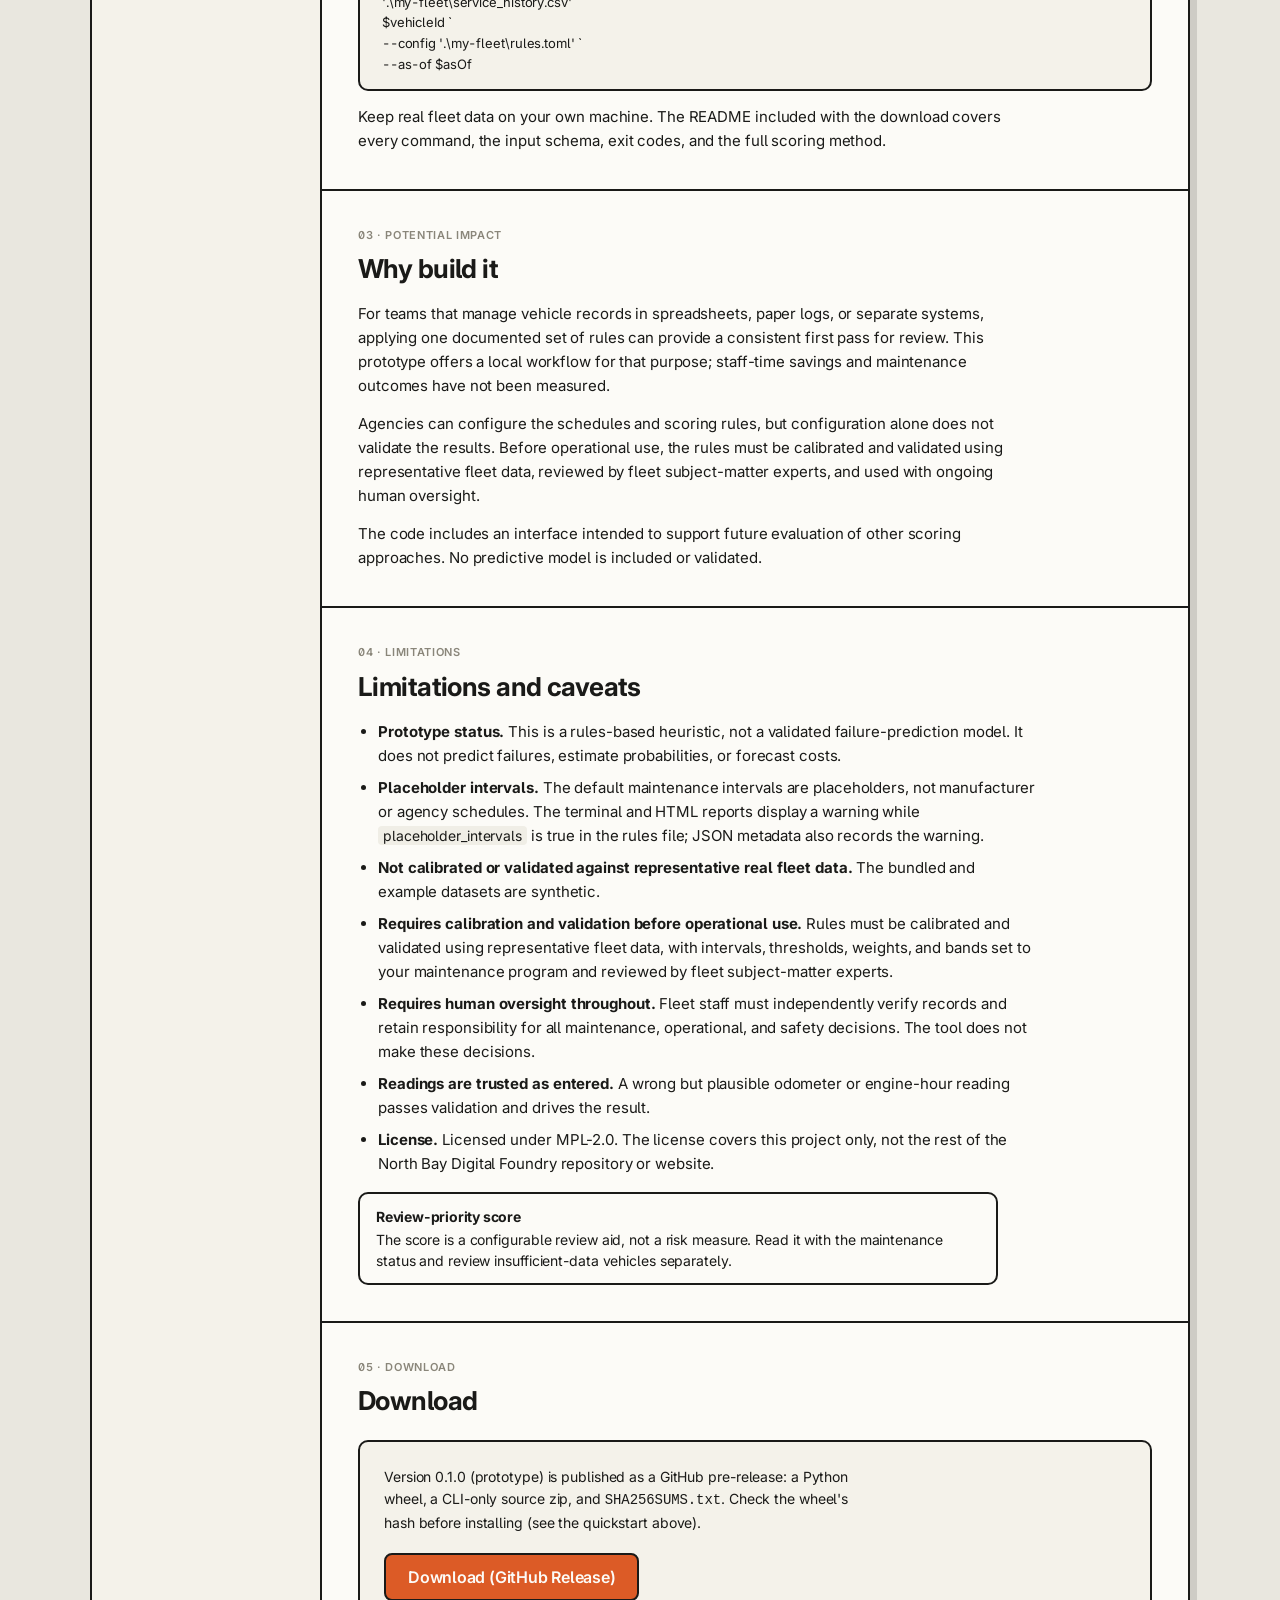
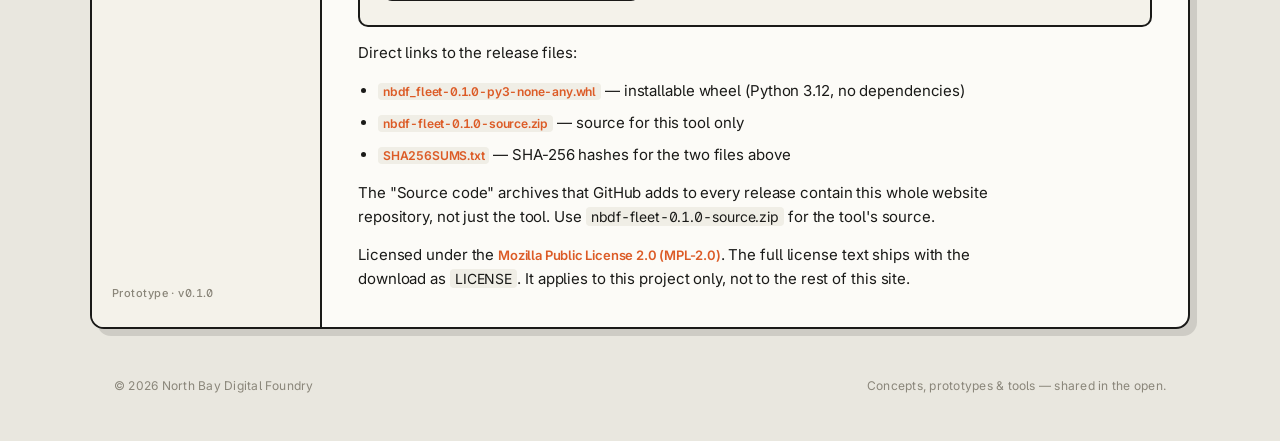
==== commit ba08f766: "Refine Fleet Maintenance Review Tool page" ====
--- a/fleet-maintenance-review-tool.html
+++ b/fleet-maintenance-review-tool.html
@@ -6,6 +6,8 @@
   <title>Fleet Maintenance Review Tool — North Bay Digital Foundry</title>
   <meta name="description" content="A rules-based prototype that checks service intervals and data gaps, then ranks fleet vehicles for human review. It does not predict failures or determine whether a vehicle is safe to operate.">
   <meta name="color-scheme" content="light">
+
+  <link rel="canonical" href="https://northbaydigitalfoundry.com/fleet-maintenance-review-tool">
 
   <!-- Open Graph -->
   <meta property="og:type" content="website">
@@ -62,18 +64,18 @@
         <div class="hero__main">
           <p class="hero__kicker">// rules-based prototype</p>
           <h1 class="hero__title" id="hero-title">Fleet Maintenance Review Tool</h1>
-          <p class="hero__lede">A rules-based prototype that checks service intervals and data gaps, then ranks fleet vehicles for human review. It does not predict failures or determine whether a vehicle is safe to operate.</p>
-          <p class="nbdf-intro">Import vehicle and service-history CSV files, apply your configured maintenance schedules, and see which tasks are current, due soon, overdue, or missing enough data to assess. An explainable review priority score helps order follow-up work. Fleet staff must verify the records, assess faults, and make operational decisions separately.</p>
+          <p class="hero__lede">A rules-based prototype that compares fleet records with configured maintenance intervals and flags vehicles for human review. It does not predict failures or determine whether a vehicle is safe to operate.</p>
+          <p class="nbdf-intro">Import vehicle-inventory and service-history CSV files, apply configured maintenance schedules, and see which evaluated tasks are current, due soon, overdue, or cannot be assessed because required data is missing. A review-priority score helps organize follow-up. Fleet staff must verify the records, assess reported faults, and make all maintenance and operational decisions.</p>
 
           <p class="nbdf-score-note">
-            <span class="nbdf-score-note__label">Review priority score</span>
-            <span class="nbdf-score-note__caveat">Higher means review sooner; it does not measure failure risk or permission to operate.</span>
-            <span class="nbdf-score-note__status">Always shown with each vehicle's maintenance-schedule status: current, due soon, overdue, or insufficient data.</span>
+            <span class="nbdf-score-note__label">Review-priority score</span>
+            <span class="nbdf-score-note__caveat">A higher score ranks a vehicle higher for review under the selected rules. It is not a measure of failure probability, vehicle safety, or authorization to operate.</span>
+            <span class="nbdf-score-note__status">Always read it alongside the vehicle’s maintenance-schedule status and resolve insufficient data.</span>
           </p>
 
           <div class="nbdf-notice" role="note" aria-label="Prototype notice">
-            <p class="nbdf-notice__label">Prototype · read before use</p>
-            <p>This is a rules-based heuristic, not a validated failure-prediction model. The default maintenance intervals are placeholders, not manufacturer or agency schedules, and the tool shows that same warning every time it runs until you replace them. Fleet staff must independently verify records and make all operational and safety decisions; the tool does not do this.</p>
+            <p class="nbdf-notice__label">Prototype · Read before use</p>
+            <p>This is a deterministic, rules-based tool, not a validated failure-prediction model. The included maintenance intervals are placeholders, not manufacturer or agency schedules. Replace them with an approved maintenance program before interpreting results for a real fleet. The tool does not verify source records, assess mechanical faults, or make operational or safety decisions.</p>
           </div>
 
           <div class="hero__actions">
@@ -97,14 +99,14 @@
         <h2 class="section__title" id="how-title">From two CSV files to a review list</h2>
 
         <div class="nbdf-prose">
-          <p>The tool is a command-line program that runs locally on a Windows machine with Python 3.12. It makes no network calls and has no accounts or telemetry; it reads the files you name and writes only where you tell it to.</p>
+          <p>The command-line tool runs locally on Windows with Python 3.12 and makes no network calls, accounts, or telemetry. It processes the files you provide and writes requested reports to local destinations.</p>
         </div>
 
         <ol class="nbdf-steps">
-          <li><span><strong>Import two CSV files.</strong> A vehicle inventory (current odometer and engine-hour readings) and a service history. The tool validates both first and reports every problem with its file, row, field, and a suggested fix.</span></li>
-          <li><span><strong>Apply your configured maintenance schedules.</strong> A rules file sets each task's interval by miles, engine hours, and calendar months for each asset class. Replace the bundled placeholder intervals with your own maintenance program.</span></li>
-          <li><span><strong>Classify every task.</strong> Each configured task on each vehicle is marked current, due soon, overdue, or insufficient data. The vehicle takes the most severe status among its tasks, and the task that set it is named.</span></li>
-          <li><span><strong>Order the fleet for review.</strong> Each vehicle gets a review priority score from five documented components, shown next to its maintenance-schedule status. The <code>explain</code> command lists every component's inputs and contribution for a single vehicle.</span></li>
+          <li><span><strong>Import two CSV files.</strong> A vehicle inventory with current odometer and engine-hour readings, plus a service history. The tool validates both files and reports detected issues with their location and correction guidance where available.</span></li>
+          <li><span><strong>Apply configured maintenance schedules.</strong> A rules file defines task intervals by miles, engine hours, and calendar months for each asset class. The bundled intervals are placeholders; replace them with your approved maintenance program.</span></li>
+          <li><span><strong>Classify evaluated tasks.</strong> Each configured task is classified as current, due soon, overdue, or insufficient data. The vehicle’s displayed status reflects the most severe status among its evaluated tasks, and the task driving that status is identified.</span></li>
+          <li><span><strong>Order vehicles for review.</strong> Each vehicle receives a review-priority score from five documented components. The <code>explain</code> command shows the component inputs and contributions for one vehicle.</span></li>
         </ol>
 
         <h3 class="nbdf-subhead">Maintenance-schedule status</h3>
@@ -117,19 +119,16 @@
               <tr><td>Current</td><td>Less than 85% of the interval used on every measured criterion.</td></tr>
               <tr><td>Due soon</td><td>At least 85% of an interval used, but not yet at 100%.</td></tr>
               <tr><td>Overdue</td><td>At or past an interval.</td></tr>
-              <tr><td>Insufficient data</td><td>No matching service record, a reading not recorded at the last service, a missing current reading, or a current reading below the last-service reading. Missing data is never treated as current.</td></tr>
+              <tr><td>Insufficient data</td><td>Required information is missing or inconsistent—for example, there is no matching service record, a required reading was not recorded, a current reading is missing, or the current reading is below the last-service reading. Missing information is not treated as current.</td></tr>
             </tbody>
           </table>
         </div>
 
         <h3 class="nbdf-subhead">Review priority score</h3>
-        <p class="nbdf-score-note">
-          <span class="nbdf-score-note__label">Review priority score</span>
-          <span class="nbdf-score-note__caveat">Higher means review sooner; it does not measure failure risk or permission to operate.</span>
-          <span class="nbdf-score-note__status">The score is always reported beside the vehicle's maintenance-schedule status — current, due soon, overdue, or insufficient data — and the task that set that status. Read the two together, never the score alone.</span>
-        </p>
-        <div class="nbdf-prose">
-          <p>The score runs from 0 to 100 and is built from five weighted components: how close the most-due task is, how far past due it is, how much other work is stacking up, repeated corrective work, and how much of the record is missing. The weights, thresholds, and bands are all set in the rules file and documented with the tool. Data gaps alone cannot push a vehicle into the highest band, so vehicles with insufficient data should be worked from their own list, not only by score.</p>
+        <div class="nbdf-prose">
+          <p>The score ranges from 0 to 100 and combines five configurable components: the most-due applicable criterion, overdue magnitude, additional pressure from other maintenance criteria, repeated corrective maintenance when service records are categorized for that calculation, and data completeness.</p>
+          <p>“Additional pressure” reflects configured interval criteria, not a count of work orders or a measured maintenance workload. More than one criterion may apply to the same maintenance task.</p>
+          <p>Weights, thresholds, and bands are configurable. Under the default weights, the missing-data component alone cannot place a vehicle in the highest band; a different configuration can change that result. Review vehicles marked insufficient data separately and do not use the score by itself.</p>
         </div>
 
         <h3 class="nbdf-subhead">Quickstart (Windows PowerShell)</h3>
@@ -144,10 +143,29 @@
         <div class="nbdf-prose">
           <p>The two hash strings must match. The wheel has no dependencies, so the install works offline. To use your own data, create a workspace, fill in the two CSV templates, replace the placeholder intervals in <code>rules.toml</code>, then validate and analyze:</p>
         </div>
-<pre class="nbdf-code">.\.venv\Scripts\nbdf-fleet.exe init my-fleet
-.\.venv\Scripts\nbdf-fleet.exe validate my-fleet\vehicles.csv my-fleet\service_history.csv --config my-fleet\rules.toml
-.\.venv\Scripts\nbdf-fleet.exe analyze  my-fleet\vehicles.csv my-fleet\service_history.csv --config my-fleet\rules.toml --as-of 2026-06-30 --output-dir my-fleet\out
-.\.venv\Scripts\nbdf-fleet.exe explain  my-fleet\vehicles.csv my-fleet\service_history.csv LD-103 --config my-fleet\rules.toml --as-of 2026-06-30</pre>
+<pre class="nbdf-code">$asOf = Get-Date -Format 'yyyy-MM-dd'
+.\.venv\Scripts\nbdf-fleet.exe init '.\my-fleet'
+
+.\.venv\Scripts\nbdf-fleet.exe validate `
+  '.\my-fleet\vehicles.csv' `
+  '.\my-fleet\service_history.csv' `
+  --config '.\my-fleet\rules.toml'
+
+.\.venv\Scripts\nbdf-fleet.exe analyze `
+  '.\my-fleet\vehicles.csv' `
+  '.\my-fleet\service_history.csv' `
+  --config '.\my-fleet\rules.toml' `
+  --as-of $asOf `
+  --output-dir '.\my-fleet\out'
+
+$vehicleId = Read-Host 'Enter a vehicle ID from your vehicles.csv'
+
+.\.venv\Scripts\nbdf-fleet.exe explain `
+  '.\my-fleet\vehicles.csv' `
+  '.\my-fleet\service_history.csv' `
+  $vehicleId `
+  --config '.\my-fleet\rules.toml' `
+  --as-of $asOf</pre>
         <div class="nbdf-prose">
           <p>Keep real fleet data on your own machine. The README included with the download covers every command, the input schema, exit codes, and the full scoring method.</p>
         </div>
@@ -160,15 +178,10 @@
         <h2 class="section__title" id="impact-title">Why build it</h2>
 
         <div class="nbdf-prose">
-          <p>Many small and mid-size public works fleets track maintenance in spreadsheets or paper logs, with no consistent way to see which vehicles need attention first. This tool offers a low-cost, transparent way to bring structure to that review: it applies the same documented rules to every vehicle, every time, so prioritization doesn't depend on who happens to remember which truck is due for service.</p>
-          <p>Because the scoring method and thresholds are fully configurable and disclosed, agencies can adapt it to their own maintenance schedules rather than trust an opaque model. The goal is to save staff time on the first pass of fleet review, not to replace their judgment. It is a prototype today, but it's built so a validated predictive model could extend it later without discarding the work already done.</p>
-        </div>
-
-        <p class="nbdf-score-note">
-          <span class="nbdf-score-note__label">Review priority score</span>
-          <span class="nbdf-score-note__caveat">Higher means review sooner; it does not measure failure risk or permission to operate.</span>
-          <span class="nbdf-score-note__status">Prioritization always pairs the score with each vehicle's maintenance-schedule status: current, due soon, overdue, or insufficient data.</span>
-        </p>
+          <p>For teams that manage vehicle records in spreadsheets, paper logs, or separate systems, applying one documented set of rules can provide a consistent first pass for review. This prototype offers a local workflow for that purpose; staff-time savings and maintenance outcomes have not been measured.</p>
+          <p>Agencies can configure the schedules and scoring rules, but configuration alone does not validate the results. Before operational use, the rules must be calibrated and validated using representative fleet data, reviewed by fleet subject-matter experts, and used with ongoing human oversight.</p>
+          <p>The code includes an interface intended to support future evaluation of other scoring approaches. No predictive model is included or validated.</p>
+        </div>
       </section>
 
       <!-- 04 · LIMITATIONS -->
@@ -179,19 +192,18 @@
         <div class="nbdf-prose">
           <ul>
             <li><strong>Prototype status.</strong> This is a rules-based heuristic, not a validated failure-prediction model. It does not predict failures, estimate probabilities, or forecast costs.</li>
-            <li><strong>Placeholder intervals.</strong> The default maintenance intervals are placeholders, not manufacturer or agency schedules. The tool displays this same warning at runtime until you replace them and say so in the rules file.</li>
-            <li><strong>Not validated against real fleet data.</strong> The bundled and example datasets are synthetic.</li>
-            <li><strong>Requires calibration before operational use.</strong> Intervals, thresholds, weights, and bands must be set to your maintenance program and reviewed by people who know the fleet.</li>
-            <li><strong>Requires human oversight throughout.</strong> Fleet staff must independently verify records and make operational and safety decisions. The tool does not do this.</li>
+            <li><strong>Placeholder intervals.</strong> The default maintenance intervals are placeholders, not manufacturer or agency schedules. The terminal and HTML reports display a warning while <code>placeholder_intervals</code> is true in the rules file; JSON metadata also records the warning.</li>
+            <li><strong>Not calibrated or validated against representative real fleet data.</strong> The bundled and example datasets are synthetic.</li>
+            <li><strong>Requires calibration and validation before operational use.</strong> Rules must be calibrated and validated using representative fleet data, with intervals, thresholds, weights, and bands set to your maintenance program and reviewed by fleet subject-matter experts.</li>
+            <li><strong>Requires human oversight throughout.</strong> Fleet staff must independently verify records and retain responsibility for all maintenance, operational, and safety decisions. The tool does not make these decisions.</li>
             <li><strong>Readings are trusted as entered.</strong> A wrong but plausible odometer or engine-hour reading passes validation and drives the result.</li>
             <li><strong>License.</strong> Licensed under MPL-2.0. The license covers this project only, not the rest of the North Bay Digital Foundry repository or website.</li>
           </ul>
         </div>
 
         <p class="nbdf-score-note">
-          <span class="nbdf-score-note__label">Review priority score</span>
-          <span class="nbdf-score-note__caveat">Higher means review sooner; it does not measure failure risk or permission to operate.</span>
-          <span class="nbdf-score-note__status">Its bands are ordinal buckets of a heuristic, not risk levels. Read it with the maintenance-schedule status — current, due soon, overdue, or insufficient data — never on its own.</span>
+          <span class="nbdf-score-note__label">Review-priority score</span>
+          <span class="nbdf-score-note__caveat">The score is a configurable review aid, not a risk measure. Read it with the maintenance status and review insufficient-data vehicles separately.</span>
         </p>
       </section>
 
--- a/assets/css/fleet-maintenance-review-tool.css
+++ b/assets/css/fleet-maintenance-review-tool.css
@@ -164,15 +164,6 @@
 }
 .nbdf-download__copy { margin: 0; font-size: 14px; line-height: 1.55; max-width: 52ch; }
 
-/* Placeholder button: visibly inert until the release URL is filled in */
-.btn[aria-disabled="true"] {
-  border-style: dashed;
-  border-color: var(--dash);
-  color: var(--muted);
-  cursor: not-allowed;
-  pointer-events: none;
-}
-
 @media (max-width: 540px) {
   .nbdf-steps li { grid-template-columns: 1fr; gap: 4px; }
   .nbdf-download .btn { width: 100%; text-align: center; }
